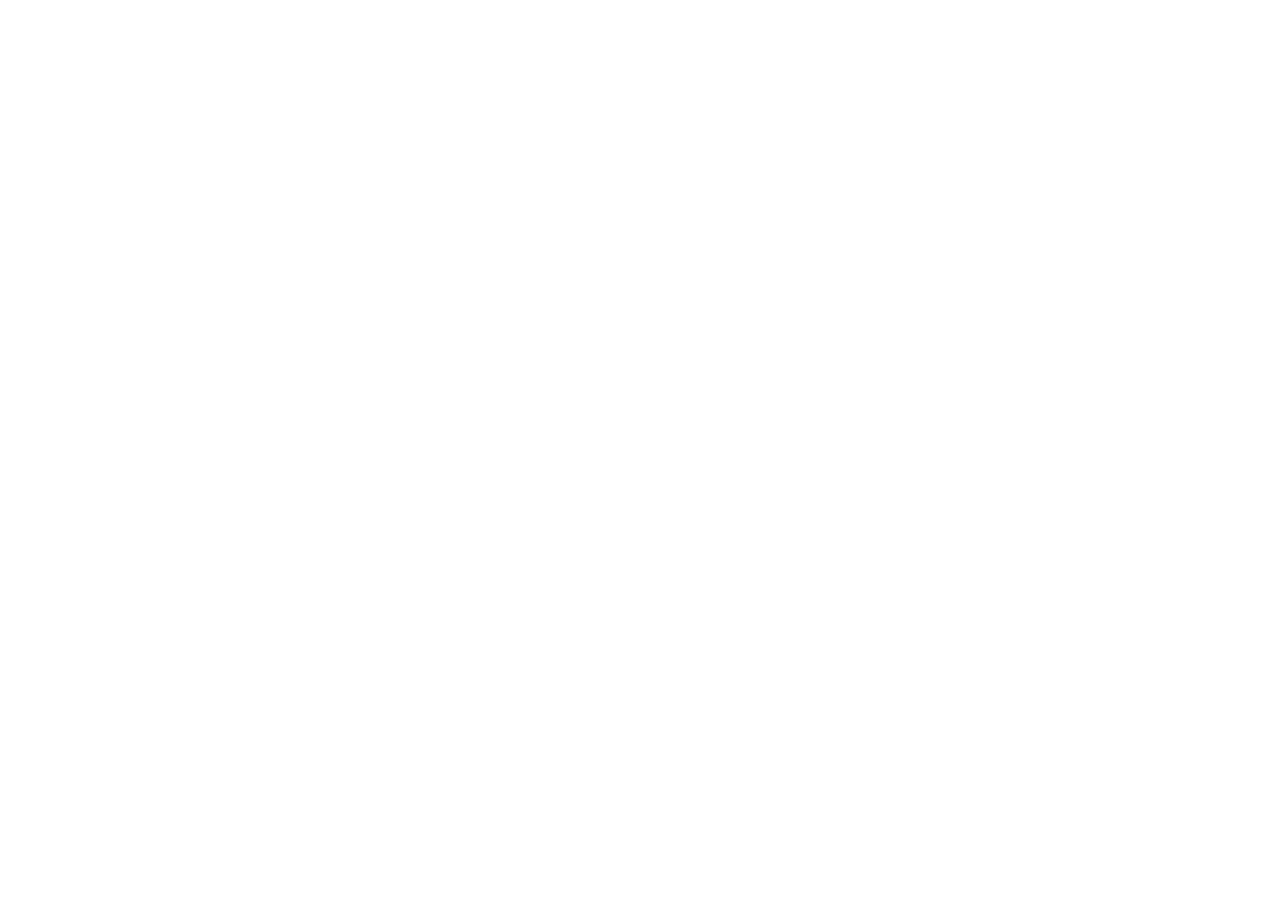
==== index.html @ 9c6fb35c "完成了" ====
<!DOCTYPE html>
<html lang="en">
  <head>
    <meta charset="UTF-8" />
    <meta http-equiv="X-UA-Compatible" content="IE=edge" />
    <meta name="viewport" content="width=device-width, initial-scale=1.0" />
    <title>Document</title>
  </head>
  <body></body>
</html>
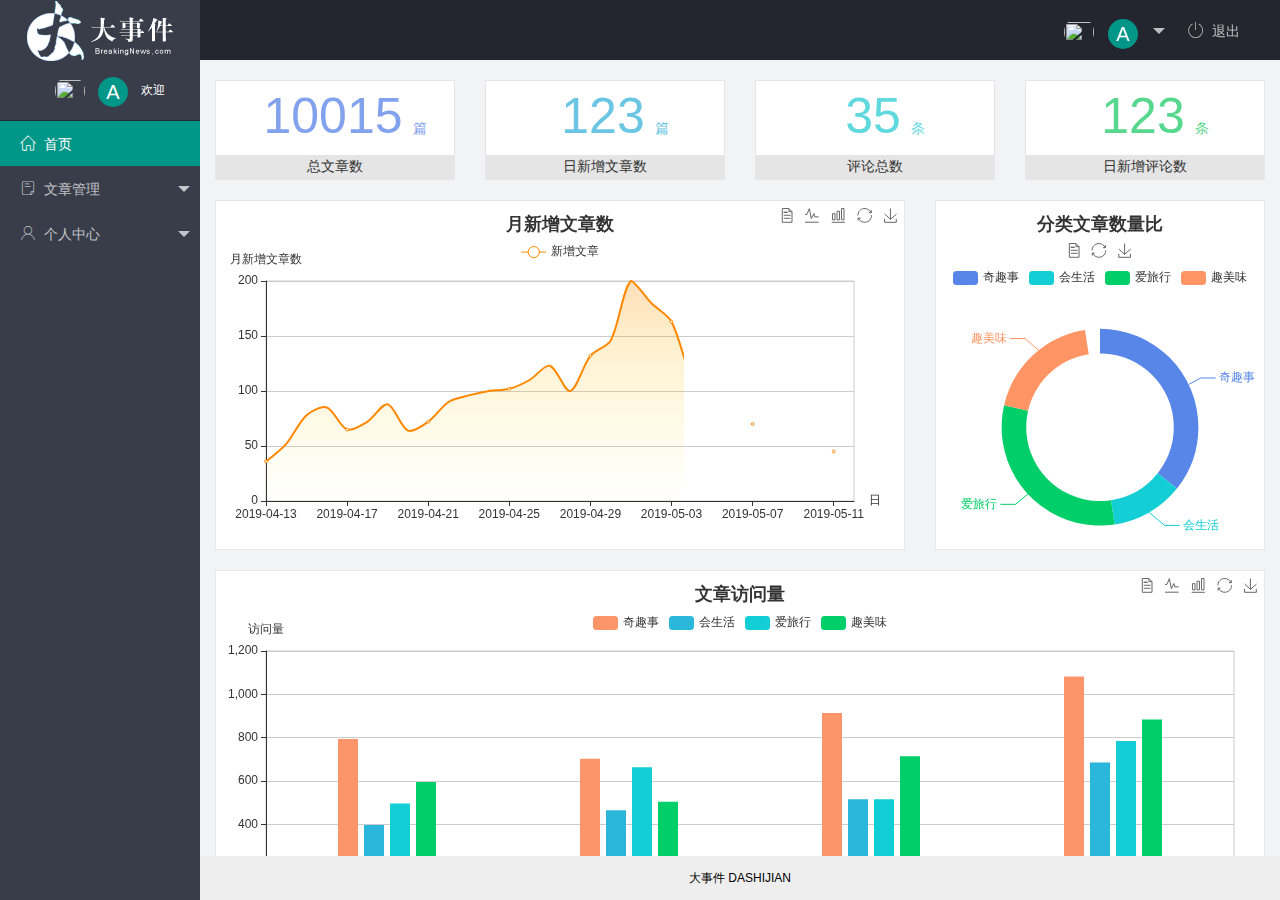
==== commit 8f93b7bb: "完成了主页功能的开发" ====
--- a/index.html
+++ b/index.html
@@ -4,7 +4,130 @@
     <meta charset="UTF-8" />
     <meta http-equiv="X-UA-Compatible" content="IE=edge" />
     <meta name="viewport" content="width=device-width, initial-scale=1.0" />
-    <title>Document</title>
+    <title>后台主页</title>
+    <!-- 导入LayUI css -->
+    <link rel="stylesheet" href="assets/lib/layui/css/layui.css" />
+    <!-- 导入字体图标 css  -->
+    <link rel="stylesheet" href="assets/fonts/iconfont.css" />
+    <!-- 导入index css  -->
+    <link rel="stylesheet" href="assets/css/index.css" />
   </head>
-  <body></body>
+
+  <body>
+    <div class="layui-layout layui-layout-admin">
+      <div class="layui-header">
+        <div class="layui-logo layui-hide-xs layui-bg-black">
+          <img src="assets/images/logo.png" alt="" />
+        </div>
+        <!-- 头部区域（可配合layui 已有的水平导航） -->
+        <ul class="layui-nav layui-layout-right">
+          <li class="layui-nav-item layui-hide layui-show-md-inline-block">
+            <a href="javascript:;">
+              <img
+                src="//tva1.sinaimg.cn/crop.0.0.118.118.180/5db11ff4gw1e77d3nqrv8j203b03cweg.jpg"
+                class="layui-nav-img"
+              />
+              <span class="text-avatar">A</span>
+            </a>
+            <dl class="layui-nav-child">
+              <dd><a href="javascrpit:;">基本资料</a></dd>
+              <dd><a href="javascrpit:;">更换头像</a></dd>
+              <dd><a href="javascrpit:;">重置密码</a></dd>
+            </dl>
+          </li>
+          <li class="layui-nav-item">
+            <a href="javascript:;" id="btnLoginOut">
+              <span class="iconfont icon-tuichu"></span>退出
+            </a>
+          </li>
+        </ul>
+      </div>
+
+      <div class="layui-side layui-bg-black">
+        <div class="layui-side-scroll">
+          <div class="userinfo">
+            <img
+              src="//tva1.sinaimg.cn/crop.0.0.118.118.180/5db11ff4gw1e77d3nqrv8j203b03cweg.jpg"
+              class="layui-nav-img"
+            />
+            <span class="text-avatar">A</span>
+            <span id="welcome">欢迎</span>
+          </div>
+          <!-- 左侧导航区域（可配合layui已有的垂直导航） -->
+          <ul class="layui-nav layui-nav-tree" lay-shrink="all">
+            <!-- 首页 -->
+            <li class="layui-nav-item layui-this">
+              <a href="./home/dashboard.html " target="fm"
+                ><span class="iconfont icon-home"></span>首页</a
+              >
+            </li>
+            <!-- 文章管理 -->
+            <li class="layui-nav-item">
+              <a class="" href="javascript:;"
+                ><span class="iconfont icon-16"></span>文章管理</a
+              >
+              <dl class="layui-nav-child">
+                <dd>
+                  <a href="javascript:;"
+                    ><i class="layui-icon layui-icon-app"></i> 文章类别</a
+                  >
+                </dd>
+                <dd>
+                  <a href="javascript:;"
+                    ><i class="layui-icon layui-icon-app"></i>文章列表</a
+                  >
+                </dd>
+                <dd>
+                  <a href="javascript:;"
+                    ><i class="layui-icon layui-icon-app"></i>发布文章</a
+                  >
+                </dd>
+              </dl>
+            </li>
+            <!-- 个人中心  -->
+            <li class="layui-nav-item">
+              <a href="javascript:;"
+                ><span class="iconfont icon-user"></span>个人中心</a
+              >
+              <dl class="layui-nav-child">
+                <dd>
+                  <a href="javascript:;"
+                    ><i class="layui-icon layui-icon-app"></i>基本资料</a
+                  >
+                </dd>
+                <dd>
+                  <a href="javascript:;"
+                    ><i class="layui-icon layui-icon-app"></i>更换头像</a
+                  >
+                </dd>
+                <dd>
+                  <a href="javascript:;"
+                    ><i class="layui-icon layui-icon-app"></i>重置密码</a
+                  >
+                </dd>
+              </dl>
+            </li>
+          </ul>
+        </div>
+      </div>
+
+      <div class="layui-body">
+        <!-- 内容主体区域 -->
+        <iframe name="fm" src="./home/dashboard.html" frameborder="0"></iframe>
+      </div>
+
+      <div class="layui-footer">
+        <!-- 底部固定区域 -->
+        大事件 DASHIJIAN
+      </div>
+    </div>
+   <!-- 导入layui js文件  -->
+   <script src="assets/lib/layui/layui.all.js"></script>
+   <!-- 导入 jquery 文件 -->
+   <script src="assets/lib/jquery.js"></script>
+   <!-- 导入封装的baseAPI js文件  -->
+   <script src="assets/js/baseAPI.js"></script>
+   <!-- 导入index js文件 -->
+   <script src="assets/js/index.js"></script>
+  </body>
 </html>
--- a/assets/lib/layui/css/layui.css
+++ b/assets/lib/layui/css/layui.css
@@ -0,0 +1,4629 @@
+/** layui-v2.5.5 MIT License By https://www.layui.com */
+.layui-inline,
+img {
+  display: inline-block;
+  vertical-align: middle;
+}
+h1,
+h2,
+h3,
+h4,
+h5,
+h6 {
+  font-weight: 400;
+}
+.layui-edge,
+.layui-header,
+.layui-inline,
+.layui-main {
+  position: relative;
+}
+.layui-body,
+.layui-edge,
+.layui-elip {
+  overflow: hidden;
+}
+.layui-btn,
+.layui-edge,
+.layui-inline,
+img {
+  vertical-align: middle;
+}
+.layui-btn,
+.layui-disabled,
+.layui-icon,
+.layui-unselect {
+  -moz-user-select: none;
+  -webkit-user-select: none;
+  -ms-user-select: none;
+}
+.layui-elip,
+.layui-form-checkbox span,
+.layui-form-pane .layui-form-label {
+  text-overflow: ellipsis;
+  white-space: nowrap;
+}
+.layui-breadcrumb,
+.layui-tree-btnGroup {
+  visibility: hidden;
+}
+blockquote,
+body,
+button,
+dd,
+div,
+dl,
+dt,
+form,
+h1,
+h2,
+h3,
+h4,
+h5,
+h6,
+input,
+li,
+ol,
+p,
+pre,
+td,
+textarea,
+th,
+ul {
+  margin: 0;
+  padding: 0;
+  -webkit-tap-highlight-color: rgba(0, 0, 0, 0);
+}
+a:active,
+a:hover {
+  outline: 0;
+}
+img {
+  border: none;
+}
+li {
+  list-style: none;
+}
+table {
+  border-collapse: collapse;
+  border-spacing: 0;
+}
+h4,
+h5,
+h6 {
+  font-size: 100%;
+}
+button,
+input,
+optgroup,
+option,
+select,
+textarea {
+  font-family: inherit;
+  font-size: inherit;
+  font-style: inherit;
+  font-weight: inherit;
+  outline: 0;
+}
+pre {
+  white-space: pre-wrap;
+  white-space: -moz-pre-wrap;
+  white-space: -pre-wrap;
+  white-space: -o-pre-wrap;
+  word-wrap: break-word;
+}
+body {
+  line-height: 24px;
+  font: 14px Helvetica Neue, Helvetica, PingFang SC, Tahoma, Arial, sans-serif;
+}
+hr {
+  height: 1px;
+  margin: 10px 0;
+  border: 0;
+  clear: both;
+}
+a {
+  color: #333;
+  text-decoration: none;
+}
+a:hover {
+  color: #777;
+}
+a cite {
+  font-style: normal;
+  *cursor: pointer;
+}
+.layui-border-box,
+.layui-border-box * {
+  box-sizing: border-box;
+}
+.layui-box,
+.layui-box * {
+  box-sizing: content-box;
+}
+.layui-clear {
+  clear: both;
+  *zoom: 1;
+}
+.layui-clear:after {
+  content: "\20";
+  clear: both;
+  *zoom: 1;
+  display: block;
+  height: 0;
+}
+.layui-inline {
+  *display: inline;
+  *zoom: 1;
+}
+.layui-edge {
+  display: inline-block;
+  width: 0;
+  height: 0;
+  border-width: 6px;
+  border-style: dashed;
+  border-color: transparent;
+}
+.layui-edge-top {
+  top: -4px;
+  border-bottom-color: #999;
+  border-bottom-style: solid;
+}
+.layui-edge-right {
+  border-left-color: #999;
+  border-left-style: solid;
+}
+.layui-edge-bottom {
+  top: 2px;
+  border-top-color: #999;
+  border-top-style: solid;
+}
+.layui-edge-left {
+  border-right-color: #999;
+  border-right-style: solid;
+}
+.layui-disabled,
+.layui-disabled:hover {
+  color: #d2d2d2 !important;
+  cursor: not-allowed !important;
+}
+.layui-circle {
+  border-radius: 100%;
+}
+.layui-show {
+  display: block !important;
+}
+.layui-hide {
+  display: none !important;
+}
+@font-face {
+  font-family: layui-icon;
+  src: url(../font/iconfont.eot?v=250);
+  src: url(../font/iconfont.eot?v=250#iefix) format("embedded-opentype"),
+    url(../font/iconfont.woff2?v=250) format("woff2"),
+    url(../font/iconfont.woff?v=250) format("woff"),
+    url(../font/iconfont.ttf?v=250) format("truetype"),
+    url(../font/iconfont.svg?v=250#layui-icon) format("svg");
+}
+.layui-icon {
+  font-family: layui-icon !important;
+  font-size: 16px;
+  font-style: normal;
+  -webkit-font-smoothing: antialiased;
+  -moz-osx-font-smoothing: grayscale;
+}
+.layui-icon-reply-fill:before {
+  content: "\e611";
+}
+.layui-icon-set-fill:before {
+  content: "\e614";
+}
+.layui-icon-menu-fill:before {
+  content: "\e60f";
+}
+.layui-icon-search:before {
+  content: "\e615";
+}
+.layui-icon-share:before {
+  content: "\e641";
+}
+.layui-icon-set-sm:before {
+  content: "\e620";
+}
+.layui-icon-engine:before {
+  content: "\e628";
+}
+.layui-icon-close:before {
+  content: "\1006";
+}
+.layui-icon-close-fill:before {
+  content: "\1007";
+}
+.layui-icon-chart-screen:before {
+  content: "\e629";
+}
+.layui-icon-star:before {
+  content: "\e600";
+}
+.layui-icon-circle-dot:before {
+  content: "\e617";
+}
+.layui-icon-chat:before {
+  content: "\e606";
+}
+.layui-icon-release:before {
+  content: "\e609";
+}
+.layui-icon-list:before {
+  content: "\e60a";
+}
+.layui-icon-chart:before {
+  content: "\e62c";
+}
+.layui-icon-ok-circle:before {
+  content: "\1005";
+}
+.layui-icon-layim-theme:before {
+  content: "\e61b";
+}
+.layui-icon-table:before {
+  content: "\e62d";
+}
+.layui-icon-right:before {
+  content: "\e602";
+}
+.layui-icon-left:before {
+  content: "\e603";
+}
+.layui-icon-cart-simple:before {
+  content: "\e698";
+}
+.layui-icon-face-cry:before {
+  content: "\e69c";
+}
+.layui-icon-face-smile:before {
+  content: "\e6af";
+}
+.layui-icon-survey:before {
+  content: "\e6b2";
+}
+.layui-icon-tree:before {
+  content: "\e62e";
+}
+.layui-icon-upload-circle:before {
+  content: "\e62f";
+}
+.layui-icon-add-circle:before {
+  content: "\e61f";
+}
+.layui-icon-download-circle:before {
+  content: "\e601";
+}
+.layui-icon-templeate-1:before {
+  content: "\e630";
+}
+.layui-icon-util:before {
+  content: "\e631";
+}
+.layui-icon-face-surprised:before {
+  content: "\e664";
+}
+.layui-icon-edit:before {
+  content: "\e642";
+}
+.layui-icon-speaker:before {
+  content: "\e645";
+}
+.layui-icon-down:before {
+  content: "\e61a";
+}
+.layui-icon-file:before {
+  content: "\e621";
+}
+.layui-icon-layouts:before {
+  content: "\e632";
+}
+.layui-icon-rate-half:before {
+  content: "\e6c9";
+}
+.layui-icon-add-circle-fine:before {
+  content: "\e608";
+}
+.layui-icon-prev-circle:before {
+  content: "\e633";
+}
+.layui-icon-read:before {
+  content: "\e705";
+}
+.layui-icon-404:before {
+  content: "\e61c";
+}
+.layui-icon-carousel:before {
+  content: "\e634";
+}
+.layui-icon-help:before {
+  content: "\e607";
+}
+.layui-icon-code-circle:before {
+  content: "\e635";
+}
+.layui-icon-water:before {
+  content: "\e636";
+}
+.layui-icon-username:before {
+  content: "\e66f";
+}
+.layui-icon-find-fill:before {
+  content: "\e670";
+}
+.layui-icon-about:before {
+  content: "\e60b";
+}
+.layui-icon-location:before {
+  content: "\e715";
+}
+.layui-icon-up:before {
+  content: "\e619";
+}
+.layui-icon-pause:before {
+  content: "\e651";
+}
+.layui-icon-date:before {
+  content: "\e637";
+}
+.layui-icon-layim-uploadfile:before {
+  content: "\e61d";
+}
+.layui-icon-delete:before {
+  content: "\e640";
+}
+.layui-icon-play:before {
+  content: "\e652";
+}
+.layui-icon-top:before {
+  content: "\e604";
+}
+.layui-icon-friends:before {
+  content: "\e612";
+}
+.layui-icon-refresh-3:before {
+  content: "\e9aa";
+}
+.layui-icon-ok:before {
+  content: "\e605";
+}
+.layui-icon-layer:before {
+  content: "\e638";
+}
+.layui-icon-face-smile-fine:before {
+  content: "\e60c";
+}
+.layui-icon-dollar:before {
+  content: "\e659";
+}
+.layui-icon-group:before {
+  content: "\e613";
+}
+.layui-icon-layim-download:before {
+  content: "\e61e";
+}
+.layui-icon-picture-fine:before {
+  content: "\e60d";
+}
+.layui-icon-link:before {
+  content: "\e64c";
+}
+.layui-icon-diamond:before {
+  content: "\e735";
+}
+.layui-icon-log:before {
+  content: "\e60e";
+}
+.layui-icon-rate-solid:before {
+  content: "\e67a";
+}
+.layui-icon-fonts-del:before {
+  content: "\e64f";
+}
+.layui-icon-unlink:before {
+  content: "\e64d";
+}
+.layui-icon-fonts-clear:before {
+  content: "\e639";
+}
+.layui-icon-triangle-r:before {
+  content: "\e623";
+}
+.layui-icon-circle:before {
+  content: "\e63f";
+}
+.layui-icon-radio:before {
+  content: "\e643";
+}
+.layui-icon-align-center:before {
+  content: "\e647";
+}
+.layui-icon-align-right:before {
+  content: "\e648";
+}
+.layui-icon-align-left:before {
+  content: "\e649";
+}
+.layui-icon-loading-1:before {
+  content: "\e63e";
+}
+.layui-icon-return:before {
+  content: "\e65c";
+}
+.layui-icon-fonts-strong:before {
+  content: "\e62b";
+}
+.layui-icon-upload:before {
+  content: "\e67c";
+}
+.layui-icon-dialogue:before {
+  content: "\e63a";
+}
+.layui-icon-video:before {
+  content: "\e6ed";
+}
+.layui-icon-headset:before {
+  content: "\e6fc";
+}
+.layui-icon-cellphone-fine:before {
+  content: "\e63b";
+}
+.layui-icon-add-1:before {
+  content: "\e654";
+}
+.layui-icon-face-smile-b:before {
+  content: "\e650";
+}
+.layui-icon-fonts-html:before {
+  content: "\e64b";
+}
+.layui-icon-form:before {
+  content: "\e63c";
+}
+.layui-icon-cart:before {
+  content: "\e657";
+}
+.layui-icon-camera-fill:before {
+  content: "\e65d";
+}
+.layui-icon-tabs:before {
+  content: "\e62a";
+}
+.layui-icon-fonts-code:before {
+  content: "\e64e";
+}
+.layui-icon-fire:before {
+  content: "\e756";
+}
+.layui-icon-set:before {
+  content: "\e716";
+}
+.layui-icon-fonts-u:before {
+  content: "\e646";
+}
+.layui-icon-triangle-d:before {
+  content: "\e625";
+}
+.layui-icon-tips:before {
+  content: "\e702";
+}
+.layui-icon-picture:before {
+  content: "\e64a";
+}
+.layui-icon-more-vertical:before {
+  content: "\e671";
+}
+.layui-icon-flag:before {
+  content: "\e66c";
+}
+.layui-icon-loading:before {
+  content: "\e63d";
+}
+.layui-icon-fonts-i:before {
+  content: "\e644";
+}
+.layui-icon-refresh-1:before {
+  content: "\e666";
+}
+.layui-icon-rmb:before {
+  content: "\e65e";
+}
+.layui-icon-home:before {
+  content: "\e68e";
+}
+.layui-icon-user:before {
+  content: "\e770";
+}
+.layui-icon-notice:before {
+  content: "\e667";
+}
+.layui-icon-login-weibo:before {
+  content: "\e675";
+}
+.layui-icon-voice:before {
+  content: "\e688";
+}
+.layui-icon-upload-drag:before {
+  content: "\e681";
+}
+.layui-icon-login-qq:before {
+  content: "\e676";
+}
+.layui-icon-snowflake:before {
+  content: "\e6b1";
+}
+.layui-icon-file-b:before {
+  content: "\e655";
+}
+.layui-icon-template:before {
+  content: "\e663";
+}
+.layui-icon-auz:before {
+  content: "\e672";
+}
+.layui-icon-console:before {
+  content: "\e665";
+}
+.layui-icon-app:before {
+  content: "\e653";
+}
+.layui-icon-prev:before {
+  content: "\e65a";
+}
+.layui-icon-website:before {
+  content: "\e7ae";
+}
+.layui-icon-next:before {
+  content: "\e65b";
+}
+.layui-icon-component:before {
+  content: "\e857";
+}
+.layui-icon-more:before {
+  content: "\e65f";
+}
+.layui-icon-login-wechat:before {
+  content: "\e677";
+}
+.layui-icon-shrink-right:before {
+  content: "\e668";
+}
+.layui-icon-spread-left:before {
+  content: "\e66b";
+}
+.layui-icon-camera:before {
+  content: "\e660";
+}
+.layui-icon-note:before {
+  content: "\e66e";
+}
+.layui-icon-refresh:before {
+  content: "\e669";
+}
+.layui-icon-female:before {
+  content: "\e661";
+}
+.layui-icon-male:before {
+  content: "\e662";
+}
+.layui-icon-password:before {
+  content: "\e673";
+}
+.layui-icon-senior:before {
+  content: "\e674";
+}
+.layui-icon-theme:before {
+  content: "\e66a";
+}
+.layui-icon-tread:before {
+  content: "\e6c5";
+}
+.layui-icon-praise:before {
+  content: "\e6c6";
+}
+.layui-icon-star-fill:before {
+  content: "\e658";
+}
+.layui-icon-rate:before {
+  content: "\e67b";
+}
+.layui-icon-template-1:before {
+  content: "\e656";
+}
+.layui-icon-vercode:before {
+  content: "\e679";
+}
+.layui-icon-cellphone:before {
+  content: "\e678";
+}
+.layui-icon-screen-full:before {
+  content: "\e622";
+}
+.layui-icon-screen-restore:before {
+  content: "\e758";
+}
+.layui-icon-cols:before {
+  content: "\e610";
+}
+.layui-icon-export:before {
+  content: "\e67d";
+}
+.layui-icon-print:before {
+  content: "\e66d";
+}
+.layui-icon-slider:before {
+  content: "\e714";
+}
+.layui-icon-addition:before {
+  content: "\e624";
+}
+.layui-icon-subtraction:before {
+  content: "\e67e";
+}
+.layui-icon-service:before {
+  content: "\e626";
+}
+.layui-icon-transfer:before {
+  content: "\e691";
+}
+.layui-main {
+  width: 1140px;
+  margin: 0 auto;
+}
+.layui-header {
+  z-index: 1000;
+  height: 60px;
+}
+.layui-header a:hover {
+  transition: all 0.5s;
+  -webkit-transition: all 0.5s;
+}
+.layui-side {
+  position: fixed;
+  left: 0;
+  top: 0;
+  bottom: 0;
+  z-index: 999;
+  width: 200px;
+  overflow-x: hidden;
+}
+.layui-side-scroll {
+  position: relative;
+  width: 220px;
+  height: 100%;
+  overflow-x: hidden;
+}
+.layui-body {
+  position: absolute;
+  left: 200px;
+  right: 0;
+  top: 0;
+  bottom: 0;
+  z-index: 998;
+  width: auto;
+  overflow-y: auto;
+  box-sizing: border-box;
+}
+.layui-layout-body {
+  overflow: hidden;
+}
+.layui-layout-admin .layui-header {
+  background-color: #23262e;
+}
+.layui-layout-admin .layui-side {
+  top: 60px;
+  width: 200px;
+  overflow-x: hidden;
+}
+.layui-layout-admin .layui-body {
+  position: fixed;
+  top: 60px;
+  bottom: 44px;
+}
+.layui-layout-admin .layui-main {
+  width: auto;
+  margin: 0 15px;
+}
+.layui-layout-admin .layui-footer {
+  position: fixed;
+  left: 200px;
+  right: 0;
+  bottom: 0;
+  height: 44px;
+  line-height: 44px;
+  padding: 0 15px;
+  background-color: #eee;
+}
+.layui-layout-admin .layui-logo {
+  position: absolute;
+  left: 0;
+  top: 0;
+  width: 200px;
+  height: 100%;
+  line-height: 60px;
+  text-align: center;
+  color: #009688;
+  font-size: 16px;
+}
+.layui-layout-admin .layui-header .layui-nav {
+  background: 0 0;
+}
+.layui-layout-left {
+  position: absolute !important;
+  left: 200px;
+  top: 0;
+}
+.layui-layout-right {
+  position: absolute !important;
+  right: 0;
+  top: 0;
+}
+.layui-container {
+  position: relative;
+  margin: 0 auto;
+  padding: 0 15px;
+  box-sizing: border-box;
+}
+.layui-fluid {
+  position: relative;
+  margin: 0 auto;
+  padding: 0 15px;
+}
+.layui-row:after,
+.layui-row:before {
+  content: "";
+  display: block;
+  clear: both;
+}
+.layui-col-lg1,
+.layui-col-lg10,
+.layui-col-lg11,
+.layui-col-lg12,
+.layui-col-lg2,
+.layui-col-lg3,
+.layui-col-lg4,
+.layui-col-lg5,
+.layui-col-lg6,
+.layui-col-lg7,
+.layui-col-lg8,
+.layui-col-lg9,
+.layui-col-md1,
+.layui-col-md10,
+.layui-col-md11,
+.layui-col-md12,
+.layui-col-md2,
+.layui-col-md3,
+.layui-col-md4,
+.layui-col-md5,
+.layui-col-md6,
+.layui-col-md7,
+.layui-col-md8,
+.layui-col-md9,
+.layui-col-sm1,
+.layui-col-sm10,
+.layui-col-sm11,
+.layui-col-sm12,
+.layui-col-sm2,
+.layui-col-sm3,
+.layui-col-sm4,
+.layui-col-sm5,
+.layui-col-sm6,
+.layui-col-sm7,
+.layui-col-sm8,
+.layui-col-sm9,
+.layui-col-xs1,
+.layui-col-xs10,
+.layui-col-xs11,
+.layui-col-xs12,
+.layui-col-xs2,
+.layui-col-xs3,
+.layui-col-xs4,
+.layui-col-xs5,
+.layui-col-xs6,
+.layui-col-xs7,
+.layui-col-xs8,
+.layui-col-xs9 {
+  position: relative;
+  display: block;
+  box-sizing: border-box;
+}
+.layui-col-xs1,
+.layui-col-xs10,
+.layui-col-xs11,
+.layui-col-xs12,
+.layui-col-xs2,
+.layui-col-xs3,
+.layui-col-xs4,
+.layui-col-xs5,
+.layui-col-xs6,
+.layui-col-xs7,
+.layui-col-xs8,
+.layui-col-xs9 {
+  float: left;
+}
+.layui-col-xs1 {
+  width: 8.33333333%;
+}
+.layui-col-xs2 {
+  width: 16.66666667%;
+}
+.layui-col-xs3 {
+  width: 25%;
+}
+.layui-col-xs4 {
+  width: 33.33333333%;
+}
+.layui-col-xs5 {
+  width: 41.66666667%;
+}
+.layui-col-xs6 {
+  width: 50%;
+}
+.layui-col-xs7 {
+  width: 58.33333333%;
+}
+.layui-col-xs8 {
+  width: 66.66666667%;
+}
+.layui-col-xs9 {
+  width: 75%;
+}
+.layui-col-xs10 {
+  width: 83.33333333%;
+}
+.layui-col-xs11 {
+  width: 91.66666667%;
+}
+.layui-col-xs12 {
+  width: 100%;
+}
+.layui-col-xs-offset1 {
+  margin-left: 8.33333333%;
+}
+.layui-col-xs-offset2 {
+  margin-left: 16.66666667%;
+}
+.layui-col-xs-offset3 {
+  margin-left: 25%;
+}
+.layui-col-xs-offset4 {
+  margin-left: 33.33333333%;
+}
+.layui-col-xs-offset5 {
+  margin-left: 41.66666667%;
+}
+.layui-col-xs-offset6 {
+  margin-left: 50%;
+}
+.layui-col-xs-offset7 {
+  margin-left: 58.33333333%;
+}
+.layui-col-xs-offset8 {
+  margin-left: 66.66666667%;
+}
+.layui-col-xs-offset9 {
+  margin-left: 75%;
+}
+.layui-col-xs-offset10 {
+  margin-left: 83.33333333%;
+}
+.layui-col-xs-offset11 {
+  margin-left: 91.66666667%;
+}
+.layui-col-xs-offset12 {
+  margin-left: 100%;
+}
+@media screen and (max-width: 768px) {
+  .layui-hide-xs {
+    display: none !important;
+  }
+  .layui-show-xs-block {
+    display: block !important;
+  }
+  .layui-show-xs-inline {
+    display: inline !important;
+  }
+  .layui-show-xs-inline-block {
+    display: inline-block !important;
+  }
+}
+@media screen and (min-width: 768px) {
+  .layui-container {
+    width: 750px;
+  }
+  .layui-hide-sm {
+    display: none !important;
+  }
+  .layui-show-sm-block {
+    display: block !important;
+  }
+  .layui-show-sm-inline {
+    display: inline !important;
+  }
+  .layui-show-sm-inline-block {
+    display: inline-block !important;
+  }
+  .layui-col-sm1,
+  .layui-col-sm10,
+  .layui-col-sm11,
+  .layui-col-sm12,
+  .layui-col-sm2,
+  .layui-col-sm3,
+  .layui-col-sm4,
+  .layui-col-sm5,
+  .layui-col-sm6,
+  .layui-col-sm7,
+  .layui-col-sm8,
+  .layui-col-sm9 {
+    float: left;
+  }
+  .layui-col-sm1 {
+    width: 8.33333333%;
+  }
+  .layui-col-sm2 {
+    width: 16.66666667%;
+  }
+  .layui-col-sm3 {
+    width: 25%;
+  }
+  .layui-col-sm4 {
+    width: 33.33333333%;
+  }
+  .layui-col-sm5 {
+    width: 41.66666667%;
+  }
+  .layui-col-sm6 {
+    width: 50%;
+  }
+  .layui-col-sm7 {
+    width: 58.33333333%;
+  }
+  .layui-col-sm8 {
+    width: 66.66666667%;
+  }
+  .layui-col-sm9 {
+    width: 75%;
+  }
+  .layui-col-sm10 {
+    width: 83.33333333%;
+  }
+  .layui-col-sm11 {
+    width: 91.66666667%;
+  }
+  .layui-col-sm12 {
+    width: 100%;
+  }
+  .layui-col-sm-offset1 {
+    margin-left: 8.33333333%;
+  }
+  .layui-col-sm-offset2 {
+    margin-left: 16.66666667%;
+  }
+  .layui-col-sm-offset3 {
+    margin-left: 25%;
+  }
+  .layui-col-sm-offset4 {
+    margin-left: 33.33333333%;
+  }
+  .layui-col-sm-offset5 {
+    margin-left: 41.66666667%;
+  }
+  .layui-col-sm-offset6 {
+    margin-left: 50%;
+  }
+  .layui-col-sm-offset7 {
+    margin-left: 58.33333333%;
+  }
+  .layui-col-sm-offset8 {
+    margin-left: 66.66666667%;
+  }
+  .layui-col-sm-offset9 {
+    margin-left: 75%;
+  }
+  .layui-col-sm-offset10 {
+    margin-left: 83.33333333%;
+  }
+  .layui-col-sm-offset11 {
+    margin-left: 91.66666667%;
+  }
+  .layui-col-sm-offset12 {
+    margin-left: 100%;
+  }
+}
+@media screen and (min-width: 992px) {
+  .layui-container {
+    width: 970px;
+  }
+  .layui-hide-md {
+    display: none !important;
+  }
+  .layui-show-md-block {
+    display: block !important;
+  }
+  .layui-show-md-inline {
+    display: inline !important;
+  }
+  .layui-show-md-inline-block {
+    display: inline-block !important;
+  }
+  .layui-col-md1,
+  .layui-col-md10,
+  .layui-col-md11,
+  .layui-col-md12,
+  .layui-col-md2,
+  .layui-col-md3,
+  .layui-col-md4,
+  .layui-col-md5,
+  .layui-col-md6,
+  .layui-col-md7,
+  .layui-col-md8,
+  .layui-col-md9 {
+    float: left;
+  }
+  .layui-col-md1 {
+    width: 8.33333333%;
+  }
+  .layui-col-md2 {
+    width: 16.66666667%;
+  }
+  .layui-col-md3 {
+    width: 25%;
+  }
+  .layui-col-md4 {
+    width: 33.33333333%;
+  }
+  .layui-col-md5 {
+    width: 41.66666667%;
+  }
+  .layui-col-md6 {
+    width: 50%;
+  }
+  .layui-col-md7 {
+    width: 58.33333333%;
+  }
+  .layui-col-md8 {
+    width: 66.66666667%;
+  }
+  .layui-col-md9 {
+    width: 75%;
+  }
+  .layui-col-md10 {
+    width: 83.33333333%;
+  }
+  .layui-col-md11 {
+    width: 91.66666667%;
+  }
+  .layui-col-md12 {
+    width: 100%;
+  }
+  .layui-col-md-offset1 {
+    margin-left: 8.33333333%;
+  }
+  .layui-col-md-offset2 {
+    margin-left: 16.66666667%;
+  }
+  .layui-col-md-offset3 {
+    margin-left: 25%;
+  }
+  .layui-col-md-offset4 {
+    margin-left: 33.33333333%;
+  }
+  .layui-col-md-offset5 {
+    margin-left: 41.66666667%;
+  }
+  .layui-col-md-offset6 {
+    margin-left: 50%;
+  }
+  .layui-col-md-offset7 {
+    margin-left: 58.33333333%;
+  }
+  .layui-col-md-offset8 {
+    margin-left: 66.66666667%;
+  }
+  .layui-col-md-offset9 {
+    margin-left: 75%;
+  }
+  .layui-col-md-offset10 {
+    margin-left: 83.33333333%;
+  }
+  .layui-col-md-offset11 {
+    margin-left: 91.66666667%;
+  }
+  .layui-col-md-offset12 {
+    margin-left: 100%;
+  }
+}
+@media screen and (min-width: 1200px) {
+  .layui-container {
+    width: 1170px;
+  }
+  .layui-hide-lg {
+    display: none !important;
+  }
+  .layui-show-lg-block {
+    display: block !important;
+  }
+  .layui-show-lg-inline {
+    display: inline !important;
+  }
+  .layui-show-lg-inline-block {
+    display: inline-block !important;
+  }
+  .layui-col-lg1,
+  .layui-col-lg10,
+  .layui-col-lg11,
+  .layui-col-lg12,
+  .layui-col-lg2,
+  .layui-col-lg3,
+  .layui-col-lg4,
+  .layui-col-lg5,
+  .layui-col-lg6,
+  .layui-col-lg7,
+  .layui-col-lg8,
+  .layui-col-lg9 {
+    float: left;
+  }
+  .layui-col-lg1 {
+    width: 8.33333333%;
+  }
+  .layui-col-lg2 {
+    width: 16.66666667%;
+  }
+  .layui-col-lg3 {
+    width: 25%;
+  }
+  .layui-col-lg4 {
+    width: 33.33333333%;
+  }
+  .layui-col-lg5 {
+    width: 41.66666667%;
+  }
+  .layui-col-lg6 {
+    width: 50%;
+  }
+  .layui-col-lg7 {
+    width: 58.33333333%;
+  }
+  .layui-col-lg8 {
+    width: 66.66666667%;
+  }
+  .layui-col-lg9 {
+    width: 75%;
+  }
+  .layui-col-lg10 {
+    width: 83.33333333%;
+  }
+  .layui-col-lg11 {
+    width: 91.66666667%;
+  }
+  .layui-col-lg12 {
+    width: 100%;
+  }
+  .layui-col-lg-offset1 {
+    margin-left: 8.33333333%;
+  }
+  .layui-col-lg-offset2 {
+    margin-left: 16.66666667%;
+  }
+  .layui-col-lg-offset3 {
+    margin-left: 25%;
+  }
+  .layui-col-lg-offset4 {
+    margin-left: 33.33333333%;
+  }
+  .layui-col-lg-offset5 {
+    margin-left: 41.66666667%;
+  }
+  .layui-col-lg-offset6 {
+    margin-left: 50%;
+  }
+  .layui-col-lg-offset7 {
+    margin-left: 58.33333333%;
+  }
+  .layui-col-lg-offset8 {
+    margin-left: 66.66666667%;
+  }
+  .layui-col-lg-offset9 {
+    margin-left: 75%;
+  }
+  .layui-col-lg-offset10 {
+    margin-left: 83.33333333%;
+  }
+  .layui-col-lg-offset11 {
+    margin-left: 91.66666667%;
+  }
+  .layui-col-lg-offset12 {
+    margin-left: 100%;
+  }
+}
+.layui-col-space1 {
+  margin: -0.5px;
+}
+.layui-col-space1 > * {
+  padding: 0.5px;
+}
+.layui-col-space3 {
+  margin: -1.5px;
+}
+.layui-col-space3 > * {
+  padding: 1.5px;
+}
+.layui-col-space5 {
+  margin: -2.5px;
+}
+.layui-col-space5 > * {
+  padding: 2.5px;
+}
+.layui-col-space8 {
+  margin: -3.5px;
+}
+.layui-col-space8 > * {
+  padding: 3.5px;
+}
+.layui-col-space10 {
+  margin: -5px;
+}
+.layui-col-space10 > * {
+  padding: 5px;
+}
+.layui-col-space12 {
+  margin: -6px;
+}
+.layui-col-space12 > * {
+  padding: 6px;
+}
+.layui-col-space15 {
+  margin: -7.5px;
+}
+.layui-col-space15 > * {
+  padding: 7.5px;
+}
+.layui-col-space18 {
+  margin: -9px;
+}
+.layui-col-space18 > * {
+  padding: 9px;
+}
+.layui-col-space20 {
+  margin: -10px;
+}
+.layui-col-space20 > * {
+  padding: 10px;
+}
+.layui-col-space22 {
+  margin: -11px;
+}
+.layui-col-space22 > * {
+  padding: 11px;
+}
+.layui-col-space25 {
+  margin: -12.5px;
+}
+.layui-col-space25 > * {
+  padding: 12.5px;
+}
+.layui-col-space30 {
+  margin: -15px;
+}
+.layui-col-space30 > * {
+  padding: 15px;
+}
+.layui-btn,
+.layui-input,
+.layui-select,
+.layui-textarea,
+.layui-upload-button {
+  outline: 0;
+  -webkit-appearance: none;
+  transition: all 0.3s;
+  -webkit-transition: all 0.3s;
+  box-sizing: border-box;
+}
+.layui-elem-quote {
+  margin-bottom: 10px;
+  padding: 15px;
+  line-height: 22px;
+  border-left: 5px solid #009688;
+  border-radius: 0 2px 2px 0;
+  background-color: #f2f2f2;
+}
+.layui-quote-nm {
+  border-style: solid;
+  border-width: 1px 1px 1px 5px;
+  background: 0 0;
+}
+.layui-elem-field {
+  margin-bottom: 10px;
+  padding: 0;
+  border-width: 1px;
+  border-style: solid;
+}
+.layui-elem-field legend {
+  margin-left: 20px;
+  padding: 0 10px;
+  font-size: 20px;
+  font-weight: 300;
+}
+.layui-field-title {
+  margin: 10px 0 20px;
+  border-width: 1px 0 0;
+}
+.layui-field-box {
+  padding: 10px 15px;
+}
+.layui-field-title .layui-field-box {
+  padding: 10px 0;
+}
+.layui-progress {
+  position: relative;
+  height: 6px;
+  border-radius: 20px;
+  background-color: #e2e2e2;
+}
+.layui-progress-bar {
+  position: absolute;
+  left: 0;
+  top: 0;
+  width: 0;
+  max-width: 100%;
+  height: 6px;
+  border-radius: 20px;
+  text-align: right;
+  background-color: #5fb878;
+  transition: all 0.3s;
+  -webkit-transition: all 0.3s;
+}
+.layui-progress-big,
+.layui-progress-big .layui-progress-bar {
+  height: 18px;
+  line-height: 18px;
+}
+.layui-progress-text {
+  position: relative;
+  top: -20px;
+  line-height: 18px;
+  font-size: 12px;
+  color: #666;
+}
+.layui-progress-big .layui-progress-text {
+  position: static;
+  padding: 0 10px;
+  color: #fff;
+}
+.layui-collapse {
+  border-width: 1px;
+  border-style: solid;
+  border-radius: 2px;
+}
+.layui-colla-content,
+.layui-colla-item {
+  border-top-width: 1px;
+  border-top-style: solid;
+}
+.layui-colla-item:first-child {
+  border-top: none;
+}
+.layui-colla-title {
+  position: relative;
+  height: 42px;
+  line-height: 42px;
+  padding: 0 15px 0 35px;
+  color: #333;
+  background-color: #f2f2f2;
+  cursor: pointer;
+  font-size: 14px;
+  overflow: hidden;
+}
+.layui-colla-content {
+  display: none;
+  padding: 10px 15px;
+  line-height: 22px;
+  color: #666;
+}
+.layui-colla-icon {
+  position: absolute;
+  left: 15px;
+  top: 0;
+  font-size: 14px;
+}
+.layui-card {
+  margin-bottom: 15px;
+  border-radius: 2px;
+  background-color: #fff;
+  box-shadow: 0 1px 2px 0 rgba(0, 0, 0, 0.05);
+}
+.layui-card:last-child {
+  margin-bottom: 0;
+}
+.layui-card-header {
+  position: relative;
+  height: 42px;
+  line-height: 42px;
+  padding: 0 15px;
+  border-bottom: 1px solid #f6f6f6;
+  color: #333;
+  border-radius: 2px 2px 0 0;
+  font-size: 14px;
+}
+.layui-bg-black,
+.layui-bg-blue,
+.layui-bg-cyan,
+.layui-bg-green,
+.layui-bg-orange,
+.layui-bg-red {
+  color: #fff !important;
+}
+.layui-card-body {
+  position: relative;
+  padding: 10px 15px;
+  line-height: 24px;
+}
+.layui-card-body[pad15] {
+  padding: 15px;
+}
+.layui-card-body[pad20] {
+  padding: 20px;
+}
+.layui-card-body .layui-table {
+  margin: 5px 0;
+}
+.layui-card .layui-tab {
+  margin: 0;
+}
+.layui-panel-window {
+  position: relative;
+  padding: 15px;
+  border-radius: 0;
+  border-top: 5px solid #e6e6e6;
+  background-color: #fff;
+}
+.layui-auxiliar-moving {
+  position: fixed;
+  left: 0;
+  right: 0;
+  top: 0;
+  bottom: 0;
+  width: 100%;
+  height: 100%;
+  background: 0 0;
+  z-index: 9999999999;
+}
+.layui-form-label,
+.layui-form-mid,
+.layui-form-select,
+.layui-input-block,
+.layui-input-inline,
+.layui-textarea {
+  position: relative;
+}
+.layui-bg-red {
+  background-color: #ff5722 !important;
+}
+.layui-bg-orange {
+  background-color: #ffb800 !important;
+}
+.layui-bg-green {
+  background-color: #009688 !important;
+}
+.layui-bg-cyan {
+  background-color: #2f4056 !important;
+}
+.layui-bg-blue {
+  background-color: #1e9fff !important;
+}
+.layui-bg-black {
+  background-color: #393d49 !important;
+}
+.layui-bg-gray {
+  background-color: #eee !important;
+  color: #666 !important;
+}
+.layui-badge-rim,
+.layui-colla-content,
+.layui-colla-item,
+.layui-collapse,
+.layui-elem-field,
+.layui-form-pane .layui-form-item[pane],
+.layui-form-pane .layui-form-label,
+.layui-input,
+.layui-layedit,
+.layui-layedit-tool,
+.layui-quote-nm,
+.layui-select,
+.layui-tab-bar,
+.layui-tab-card,
+.layui-tab-title,
+.layui-tab-title .layui-this:after,
+.layui-textarea {
+  border-color: #e6e6e6;
+}
+.layui-timeline-item:before,
+hr {
+  background-color: #e6e6e6;
+}
+.layui-text {
+  line-height: 22px;
+  font-size: 14px;
+  color: #666;
+}
+.layui-text h1,
+.layui-text h2,
+.layui-text h3 {
+  font-weight: 500;
+  color: #333;
+}
+.layui-text h1 {
+  font-size: 30px;
+}
+.layui-text h2 {
+  font-size: 24px;
+}
+.layui-text h3 {
+  font-size: 18px;
+}
+.layui-text a:not(.layui-btn) {
+  color: #01aaed;
+}
+.layui-text a:not(.layui-btn):hover {
+  text-decoration: underline;
+}
+.layui-text ul {
+  padding: 5px 0 5px 15px;
+}
+.layui-text ul li {
+  margin-top: 5px;
+  list-style-type: disc;
+}
+.layui-text em,
+.layui-word-aux {
+  color: #999 !important;
+  padding: 0 5px !important;
+}
+.layui-btn {
+  display: inline-block;
+  height: 38px;
+  line-height: 38px;
+  padding: 0 18px;
+  background-color: #009688;
+  color: #fff;
+  white-space: nowrap;
+  text-align: center;
+  font-size: 14px;
+  border: none;
+  border-radius: 2px;
+  cursor: pointer;
+}
+.layui-btn:hover {
+  opacity: 0.8;
+  filter: alpha(opacity=80);
+  color: #fff;
+}
+.layui-btn:active {
+  opacity: 1;
+  filter: alpha(opacity=100);
+}
+.layui-btn + .layui-btn {
+  margin-left: 10px;
+}
+.layui-btn-container {
+  font-size: 0;
+}
+.layui-btn-container .layui-btn {
+  margin-right: 10px;
+  margin-bottom: 10px;
+}
+.layui-btn-container .layui-btn + .layui-btn {
+  margin-left: 0;
+}
+.layui-table .layui-btn-container .layui-btn {
+  margin-bottom: 9px;
+}
+.layui-btn-radius {
+  border-radius: 100px;
+}
+.layui-btn .layui-icon {
+  margin-right: 3px;
+  font-size: 18px;
+  vertical-align: bottom;
+  vertical-align: middle\9;
+}
+.layui-btn-primary {
+  border: 1px solid #c9c9c9;
+  background-color: #fff;
+  color: #555;
+}
+.layui-btn-primary:hover {
+  border-color: #009688;
+  color: #333;
+}
+.layui-btn-normal {
+  background-color: #1e9fff;
+}
+.layui-btn-warm {
+  background-color: #ffb800;
+}
+.layui-btn-danger {
+  background-color: #ff5722;
+}
+.layui-btn-checked {
+  background-color: #5fb878;
+}
+.layui-btn-disabled,
+.layui-btn-disabled:active,
+.layui-btn-disabled:hover {
+  border: 1px solid #e6e6e6;
+  background-color: #fbfbfb;
+  color: #c9c9c9;
+  cursor: not-allowed;
+  opacity: 1;
+}
+.layui-btn-lg {
+  height: 44px;
+  line-height: 44px;
+  padding: 0 25px;
+  font-size: 16px;
+}
+.layui-btn-sm {
+  height: 30px;
+  line-height: 30px;
+  padding: 0 10px;
+  font-size: 12px;
+}
+.layui-btn-sm i {
+  font-size: 16px !important;
+}
+.layui-btn-xs {
+  height: 22px;
+  line-height: 22px;
+  padding: 0 5px;
+  font-size: 12px;
+}
+.layui-btn-xs i {
+  font-size: 14px !important;
+}
+.layui-btn-group {
+  display: inline-block;
+  vertical-align: middle;
+  font-size: 0;
+}
+.layui-btn-group .layui-btn {
+  margin-left: 0 !important;
+  margin-right: 0 !important;
+  border-left: 1px solid rgba(255, 255, 255, 0.5);
+  border-radius: 0;
+}
+.layui-btn-group .layui-btn-primary {
+  border-left: none;
+}
+.layui-btn-group .layui-btn-primary:hover {
+  border-color: #c9c9c9;
+  color: #009688;
+}
+.layui-btn-group .layui-btn:first-child {
+  border-left: none;
+  border-radius: 2px 0 0 2px;
+}
+.layui-btn-group .layui-btn-primary:first-child {
+  border-left: 1px solid #c9c9c9;
+}
+.layui-btn-group .layui-btn:last-child {
+  border-radius: 0 2px 2px 0;
+}
+.layui-btn-group .layui-btn + .layui-btn {
+  margin-left: 0;
+}
+.layui-btn-group + .layui-btn-group {
+  margin-left: 10px;
+}
+.layui-btn-fluid {
+  width: 100%;
+}
+.layui-input,
+.layui-select,
+.layui-textarea {
+  height: 38px;
+  line-height: 1.3;
+  line-height: 38px\9;
+  border-width: 1px;
+  border-style: solid;
+  background-color: #fff;
+  border-radius: 2px;
+}
+.layui-input::-webkit-input-placeholder,
+.layui-select::-webkit-input-placeholder,
+.layui-textarea::-webkit-input-placeholder {
+  line-height: 1.3;
+}
+.layui-input,
+.layui-textarea {
+  display: block;
+  width: 100%;
+  padding-left: 10px;
+}
+.layui-input:hover,
+.layui-textarea:hover {
+  border-color: #d2d2d2 !important;
+}
+.layui-input:focus,
+.layui-textarea:focus {
+  border-color: #c9c9c9 !important;
+}
+.layui-textarea {
+  min-height: 100px;
+  height: auto;
+  line-height: 20px;
+  padding: 6px 10px;
+  resize: vertical;
+}
+.layui-select {
+  padding: 0 10px;
+}
+.layui-form input[type="checkbox"],
+.layui-form input[type="radio"],
+.layui-form select {
+  display: none;
+}
+.layui-form [lay-ignore] {
+  display: initial;
+}
+.layui-form-item {
+  margin-bottom: 15px;
+  clear: both;
+  *zoom: 1;
+}
+.layui-form-item:after {
+  content: "\20";
+  clear: both;
+  *zoom: 1;
+  display: block;
+  height: 0;
+}
+.layui-form-label {
+  float: left;
+  display: block;
+  padding: 9px 15px;
+  width: 80px;
+  font-weight: 400;
+  line-height: 20px;
+  text-align: right;
+}
+.layui-form-label-col {
+  display: block;
+  float: none;
+  padding: 9px 0;
+  line-height: 20px;
+  text-align: left;
+}
+.layui-form-item .layui-inline {
+  margin-bottom: 5px;
+  margin-right: 10px;
+}
+.layui-input-block {
+  margin-left: 110px;
+  min-height: 36px;
+}
+.layui-input-inline {
+  display: inline-block;
+  vertical-align: middle;
+}
+.layui-form-item .layui-input-inline {
+  float: left;
+  width: 190px;
+  margin-right: 10px;
+}
+.layui-form-text .layui-input-inline {
+  width: auto;
+}
+.layui-form-mid {
+  float: left;
+  display: block;
+  padding: 9px 0 !important;
+  line-height: 20px;
+  margin-right: 10px;
+}
+.layui-form-danger + .layui-form-select .layui-input,
+.layui-form-danger:focus {
+  border-color: #ff5722 !important;
+}
+.layui-form-select .layui-input {
+  padding-right: 30px;
+  cursor: pointer;
+}
+.layui-form-select .layui-edge {
+  position: absolute;
+  right: 10px;
+  top: 50%;
+  margin-top: -3px;
+  cursor: pointer;
+  border-width: 6px;
+  border-top-color: #c2c2c2;
+  border-top-style: solid;
+  transition: all 0.3s;
+  -webkit-transition: all 0.3s;
+}
+.layui-form-select dl {
+  display: none;
+  position: absolute;
+  left: 0;
+  top: 42px;
+  padding: 5px 0;
+  z-index: 899;
+  min-width: 100%;
+  border: 1px solid #d2d2d2;
+  max-height: 300px;
+  overflow-y: auto;
+  background-color: #fff;
+  border-radius: 2px;
+  box-shadow: 0 2px 4px rgba(0, 0, 0, 0.12);
+  box-sizing: border-box;
+}
+.layui-form-select dl dd,
+.layui-form-select dl dt {
+  padding: 0 10px;
+  line-height: 36px;
+  white-space: nowrap;
+  overflow: hidden;
+  text-overflow: ellipsis;
+}
+.layui-form-select dl dt {
+  font-size: 12px;
+  color: #999;
+}
+.layui-form-select dl dd {
+  cursor: pointer;
+}
+.layui-form-select dl dd:hover {
+  background-color: #f2f2f2;
+  -webkit-transition: 0.5s all;
+  transition: 0.5s all;
+}
+.layui-form-select .layui-select-group dd {
+  padding-left: 20px;
+}
+.layui-form-select dl dd.layui-select-tips {
+  padding-left: 10px !important;
+  color: #999;
+}
+.layui-form-select dl dd.layui-this {
+  background-color: #5fb878;
+  color: #fff;
+}
+.layui-form-checkbox,
+.layui-form-select dl dd.layui-disabled {
+  background-color: #fff;
+}
+.layui-form-selected dl {
+  display: block;
+}
+.layui-form-checkbox,
+.layui-form-checkbox *,
+.layui-form-switch {
+  display: inline-block;
+  vertical-align: middle;
+}
+.layui-form-selected .layui-edge {
+  margin-top: -9px;
+  -webkit-transform: rotate(180deg);
+  transform: rotate(180deg);
+  margin-top: -3px\9;
+}
+:root .layui-form-selected .layui-edge {
+  margin-top: -9px\0 / IE9;
+}
+.layui-form-selectup dl {
+  top: auto;
+  bottom: 42px;
+}
+.layui-select-none {
+  margin: 5px 0;
+  text-align: center;
+  color: #999;
+}
+.layui-select-disabled .layui-disabled {
+  border-color: #eee !important;
+}
+.layui-select-disabled .layui-edge {
+  border-top-color: #d2d2d2;
+}
+.layui-form-checkbox {
+  position: relative;
+  height: 30px;
+  line-height: 30px;
+  margin-right: 10px;
+  padding-right: 30px;
+  cursor: pointer;
+  font-size: 0;
+  -webkit-transition: 0.1s linear;
+  transition: 0.1s linear;
+  box-sizing: border-box;
+}
+.layui-form-checkbox span {
+  padding: 0 10px;
+  height: 100%;
+  font-size: 14px;
+  border-radius: 2px 0 0 2px;
+  background-color: #d2d2d2;
+  color: #fff;
+  overflow: hidden;
+}
+.layui-form-checkbox:hover span {
+  background-color: #c2c2c2;
+}
+.layui-form-checkbox i {
+  position: absolute;
+  right: 0;
+  top: 0;
+  width: 30px;
+  height: 28px;
+  border: 1px solid #d2d2d2;
+  border-left: none;
+  border-radius: 0 2px 2px 0;
+  color: #fff;
+  font-size: 20px;
+  text-align: center;
+}
+.layui-form-checkbox:hover i {
+  border-color: #c2c2c2;
+  color: #c2c2c2;
+}
+.layui-form-checked,
+.layui-form-checked:hover {
+  border-color: #5fb878;
+}
+.layui-form-checked span,
+.layui-form-checked:hover span {
+  background-color: #5fb878;
+}
+.layui-form-checked i,
+.layui-form-checked:hover i {
+  color: #5fb878;
+}
+.layui-form-item .layui-form-checkbox {
+  margin-top: 4px;
+}
+.layui-form-checkbox[lay-skin="primary"] {
+  height: auto !important;
+  line-height: normal !important;
+  min-width: 18px;
+  min-height: 18px;
+  border: none !important;
+  margin-right: 0;
+  padding-left: 28px;
+  padding-right: 0;
+  background: 0 0;
+}
+.layui-form-checkbox[lay-skin="primary"] span {
+  padding-left: 0;
+  padding-right: 15px;
+  line-height: 18px;
+  background: 0 0;
+  color: #666;
+}
+.layui-form-checkbox[lay-skin="primary"] i {
+  right: auto;
+  left: 0;
+  width: 16px;
+  height: 16px;
+  line-height: 16px;
+  border: 1px solid #d2d2d2;
+  font-size: 12px;
+  border-radius: 2px;
+  background-color: #fff;
+  -webkit-transition: 0.1s linear;
+  transition: 0.1s linear;
+}
+.layui-form-checkbox[lay-skin="primary"]:hover i {
+  border-color: #5fb878;
+  color: #fff;
+}
+.layui-form-checked[lay-skin="primary"] i {
+  border-color: #5fb878 !important;
+  background-color: #5fb878;
+  color: #fff;
+}
+.layui-checkbox-disbaled[lay-skin="primary"] span {
+  background: 0 0 !important;
+  color: #c2c2c2;
+}
+.layui-checkbox-disbaled[lay-skin="primary"]:hover i {
+  border-color: #d2d2d2;
+}
+.layui-form-item .layui-form-checkbox[lay-skin="primary"] {
+  margin-top: 10px;
+}
+.layui-form-switch {
+  position: relative;
+  height: 22px;
+  line-height: 22px;
+  min-width: 35px;
+  padding: 0 5px;
+  margin-top: 8px;
+  border: 1px solid #d2d2d2;
+  border-radius: 20px;
+  cursor: pointer;
+  background-color: #fff;
+  -webkit-transition: 0.1s linear;
+  transition: 0.1s linear;
+}
+.layui-form-switch i {
+  position: absolute;
+  left: 5px;
+  top: 3px;
+  width: 16px;
+  height: 16px;
+  border-radius: 20px;
+  background-color: #d2d2d2;
+  -webkit-transition: 0.1s linear;
+  transition: 0.1s linear;
+}
+.layui-form-switch em {
+  position: relative;
+  top: 0;
+  width: 25px;
+  margin-left: 21px;
+  padding: 0 !important;
+  text-align: center !important;
+  color: #999 !important;
+  font-style: normal !important;
+  font-size: 12px;
+}
+.layui-form-onswitch {
+  border-color: #5fb878;
+  background-color: #5fb878;
+}
+.layui-checkbox-disbaled,
+.layui-checkbox-disbaled i {
+  border-color: #e2e2e2 !important;
+}
+.layui-form-onswitch i {
+  left: 100%;
+  margin-left: -21px;
+  background-color: #fff;
+}
+.layui-form-onswitch em {
+  margin-left: 5px;
+  margin-right: 21px;
+  color: #fff !important;
+}
+.layui-checkbox-disbaled span {
+  background-color: #e2e2e2 !important;
+}
+.layui-checkbox-disbaled:hover i {
+  color: #fff !important;
+}
+[lay-radio] {
+  display: none;
+}
+.layui-form-radio,
+.layui-form-radio * {
+  display: inline-block;
+  vertical-align: middle;
+}
+.layui-form-radio {
+  line-height: 28px;
+  margin: 6px 10px 0 0;
+  padding-right: 10px;
+  cursor: pointer;
+  font-size: 0;
+}
+.layui-form-radio * {
+  font-size: 14px;
+}
+.layui-form-radio > i {
+  margin-right: 8px;
+  font-size: 22px;
+  color: #c2c2c2;
+}
+.layui-form-radio > i:hover,
+.layui-form-radioed > i {
+  color: #5fb878;
+}
+.layui-radio-disbaled > i {
+  color: #e2e2e2 !important;
+}
+.layui-form-pane .layui-form-label {
+  width: 110px;
+  padding: 8px 15px;
+  height: 38px;
+  line-height: 20px;
+  border-width: 1px;
+  border-style: solid;
+  border-radius: 2px 0 0 2px;
+  text-align: center;
+  background-color: #fbfbfb;
+  overflow: hidden;
+  box-sizing: border-box;
+}
+.layui-form-pane .layui-input-inline {
+  margin-left: -1px;
+}
+.layui-form-pane .layui-input-block {
+  margin-left: 110px;
+  left: -1px;
+}
+.layui-form-pane .layui-input {
+  border-radius: 0 2px 2px 0;
+}
+.layui-form-pane .layui-form-text .layui-form-label {
+  float: none;
+  width: 100%;
+  border-radius: 2px;
+  box-sizing: border-box;
+  text-align: left;
+}
+.layui-form-pane .layui-form-text .layui-input-inline {
+  display: block;
+  margin: 0;
+  top: -1px;
+  clear: both;
+}
+.layui-form-pane .layui-form-text .layui-input-block {
+  margin: 0;
+  left: 0;
+  top: -1px;
+}
+.layui-form-pane .layui-form-text .layui-textarea {
+  min-height: 100px;
+  border-radius: 0 0 2px 2px;
+}
+.layui-form-pane .layui-form-checkbox {
+  margin: 4px 0 4px 10px;
+}
+.layui-form-pane .layui-form-radio,
+.layui-form-pane .layui-form-switch {
+  margin-top: 6px;
+  margin-left: 10px;
+}
+.layui-form-pane .layui-form-item[pane] {
+  position: relative;
+  border-width: 1px;
+  border-style: solid;
+}
+.layui-form-pane .layui-form-item[pane] .layui-form-label {
+  position: absolute;
+  left: 0;
+  top: 0;
+  height: 100%;
+  border-width: 0 1px 0 0;
+}
+.layui-form-pane .layui-form-item[pane] .layui-input-inline {
+  margin-left: 110px;
+}
+@media screen and (max-width: 450px) {
+  .layui-form-item .layui-form-label {
+    text-overflow: ellipsis;
+    overflow: hidden;
+    white-space: nowrap;
+  }
+  .layui-form-item .layui-inline {
+    display: block;
+    margin-right: 0;
+    margin-bottom: 20px;
+    clear: both;
+  }
+  .layui-form-item .layui-inline:after {
+    content: "\20";
+    clear: both;
+    display: block;
+    height: 0;
+  }
+  .layui-form-item .layui-input-inline {
+    display: block;
+    float: none;
+    left: -3px;
+    width: auto;
+    margin: 0 0 10px 112px;
+  }
+  .layui-form-item .layui-input-inline + .layui-form-mid {
+    margin-left: 110px;
+    top: -5px;
+    padding: 0;
+  }
+  .layui-form-item .layui-form-checkbox {
+    margin-right: 5px;
+    margin-bottom: 5px;
+  }
+}
+.layui-layedit {
+  border-width: 1px;
+  border-style: solid;
+  border-radius: 2px;
+}
+.layui-layedit-tool {
+  padding: 3px 5px;
+  border-bottom-width: 1px;
+  border-bottom-style: solid;
+  font-size: 0;
+}
+.layedit-tool-fixed {
+  position: fixed;
+  top: 0;
+  border-top: 1px solid #e2e2e2;
+}
+.layui-layedit-tool .layedit-tool-mid,
+.layui-layedit-tool .layui-icon {
+  display: inline-block;
+  vertical-align: middle;
+  text-align: center;
+  font-size: 14px;
+}
+.layui-layedit-tool .layui-icon {
+  position: relative;
+  width: 32px;
+  height: 30px;
+  line-height: 30px;
+  margin: 3px 5px;
+  color: #777;
+  cursor: pointer;
+  border-radius: 2px;
+}
+.layui-layedit-tool .layui-icon:hover {
+  color: #393d49;
+}
+.layui-layedit-tool .layui-icon:active {
+  color: #000;
+}
+.layui-layedit-tool .layedit-tool-active {
+  background-color: #e2e2e2;
+  color: #000;
+}
+.layui-layedit-tool .layui-disabled,
+.layui-layedit-tool .layui-disabled:hover {
+  color: #d2d2d2;
+  cursor: not-allowed;
+}
+.layui-layedit-tool .layedit-tool-mid {
+  width: 1px;
+  height: 18px;
+  margin: 0 10px;
+  background-color: #d2d2d2;
+}
+.layedit-tool-html {
+  width: 50px !important;
+  font-size: 30px !important;
+}
+.layedit-tool-b,
+.layedit-tool-code,
+.layedit-tool-help {
+  font-size: 16px !important;
+}
+.layedit-tool-d,
+.layedit-tool-face,
+.layedit-tool-image,
+.layedit-tool-unlink {
+  font-size: 18px !important;
+}
+.layedit-tool-image input {
+  position: absolute;
+  font-size: 0;
+  left: 0;
+  top: 0;
+  width: 100%;
+  height: 100%;
+  opacity: 0.01;
+  filter: Alpha(opacity=1);
+  cursor: pointer;
+}
+.layui-layedit-iframe iframe {
+  display: block;
+  width: 100%;
+}
+#LAY_layedit_code {
+  overflow: hidden;
+}
+.layui-laypage {
+  display: inline-block;
+  *display: inline;
+  *zoom: 1;
+  vertical-align: middle;
+  margin: 10px 0;
+  font-size: 0;
+}
+.layui-laypage > a:first-child,
+.layui-laypage > a:first-child em {
+  border-radius: 2px 0 0 2px;
+}
+.layui-laypage > a:last-child,
+.layui-laypage > a:last-child em {
+  border-radius: 0 2px 2px 0;
+}
+.layui-laypage > :first-child {
+  margin-left: 0 !important;
+}
+.layui-laypage > :last-child {
+  margin-right: 0 !important;
+}
+.layui-laypage a,
+.layui-laypage button,
+.layui-laypage input,
+.layui-laypage select,
+.layui-laypage span {
+  border: 1px solid #e2e2e2;
+}
+.layui-laypage a,
+.layui-laypage span {
+  display: inline-block;
+  *display: inline;
+  *zoom: 1;
+  vertical-align: middle;
+  padding: 0 15px;
+  height: 28px;
+  line-height: 28px;
+  margin: 0 -1px 5px 0;
+  background-color: #fff;
+  color: #333;
+  font-size: 12px;
+}
+.layui-flow-more a *,
+.layui-laypage input,
+.layui-table-view select[lay-ignore] {
+  display: inline-block;
+}
+.layui-laypage a:hover {
+  color: #009688;
+}
+.layui-laypage em {
+  font-style: normal;
+}
+.layui-laypage .layui-laypage-spr {
+  color: #999;
+  font-weight: 700;
+}
+.layui-laypage a {
+  text-decoration: none;
+}
+.layui-laypage .layui-laypage-curr {
+  position: relative;
+}
+.layui-laypage .layui-laypage-curr em {
+  position: relative;
+  color: #fff;
+}
+.layui-laypage .layui-laypage-curr .layui-laypage-em {
+  position: absolute;
+  left: -1px;
+  top: -1px;
+  padding: 1px;
+  width: 100%;
+  height: 100%;
+  background-color: #009688;
+}
+.layui-laypage-em {
+  border-radius: 2px;
+}
+.layui-laypage-next em,
+.layui-laypage-prev em {
+  font-family: Sim sun;
+  font-size: 16px;
+}
+.layui-laypage .layui-laypage-count,
+.layui-laypage .layui-laypage-limits,
+.layui-laypage .layui-laypage-refresh,
+.layui-laypage .layui-laypage-skip {
+  margin-left: 10px;
+  margin-right: 10px;
+  padding: 0;
+  border: none;
+}
+.layui-laypage .layui-laypage-limits,
+.layui-laypage .layui-laypage-refresh {
+  vertical-align: top;
+}
+.layui-laypage .layui-laypage-refresh i {
+  font-size: 18px;
+  cursor: pointer;
+}
+.layui-laypage select {
+  height: 22px;
+  padding: 3px;
+  border-radius: 2px;
+  cursor: pointer;
+}
+.layui-laypage .layui-laypage-skip {
+  height: 30px;
+  line-height: 30px;
+  color: #999;
+}
+.layui-laypage button,
+.layui-laypage input {
+  height: 30px;
+  line-height: 30px;
+  border-radius: 2px;
+  vertical-align: top;
+  background-color: #fff;
+  box-sizing: border-box;
+}
+.layui-laypage input {
+  width: 40px;
+  margin: 0 10px;
+  padding: 0 3px;
+  text-align: center;
+}
+.layui-laypage input:focus,
+.layui-laypage select:focus {
+  border-color: #009688 !important;
+}
+.layui-laypage button {
+  margin-left: 10px;
+  padding: 0 10px;
+  cursor: pointer;
+}
+.layui-table,
+.layui-table-view {
+  margin: 10px 0;
+}
+.layui-flow-more {
+  margin: 10px 0;
+  text-align: center;
+  color: #999;
+  font-size: 14px;
+}
+.layui-flow-more a {
+  height: 32px;
+  line-height: 32px;
+}
+.layui-flow-more a * {
+  vertical-align: top;
+}
+.layui-flow-more a cite {
+  padding: 0 20px;
+  border-radius: 3px;
+  background-color: #eee;
+  color: #333;
+  font-style: normal;
+}
+.layui-flow-more a cite:hover {
+  opacity: 0.8;
+}
+.layui-flow-more a i {
+  font-size: 30px;
+  color: #737383;
+}
+.layui-table {
+  width: 100%;
+  background-color: #fff;
+  color: #666;
+}
+.layui-table tr {
+  transition: all 0.3s;
+  -webkit-transition: all 0.3s;
+}
+.layui-table th {
+  text-align: left;
+  font-weight: 400;
+}
+.layui-table tbody tr:hover,
+.layui-table thead tr,
+.layui-table-click,
+.layui-table-header,
+.layui-table-hover,
+.layui-table-mend,
+.layui-table-patch,
+.layui-table-tool,
+.layui-table-total,
+.layui-table-total tr,
+.layui-table[lay-even] tr:nth-child(even) {
+  background-color: #f2f2f2;
+}
+.layui-table td,
+.layui-table th,
+.layui-table-col-set,
+.layui-table-fixed-r,
+.layui-table-grid-down,
+.layui-table-header,
+.layui-table-page,
+.layui-table-tips-main,
+.layui-table-tool,
+.layui-table-total,
+.layui-table-view,
+.layui-table[lay-skin="line"],
+.layui-table[lay-skin="row"] {
+  border-width: 1px;
+  border-style: solid;
+  border-color: #e6e6e6;
+}
+.layui-table td,
+.layui-table th {
+  position: relative;
+  padding: 9px 15px;
+  min-height: 20px;
+  line-height: 20px;
+  font-size: 14px;
+}
+.layui-table[lay-skin="line"] td,
+.layui-table[lay-skin="line"] th {
+  border-width: 0 0 1px;
+}
+.layui-table[lay-skin="row"] td,
+.layui-table[lay-skin="row"] th {
+  border-width: 0 1px 0 0;
+}
+.layui-table[lay-skin="nob"] td,
+.layui-table[lay-skin="nob"] th {
+  border: none;
+}
+.layui-table img {
+  max-width: 100px;
+}
+.layui-table[lay-size="lg"] td,
+.layui-table[lay-size="lg"] th {
+  padding: 15px 30px;
+}
+.layui-table-view .layui-table[lay-size="lg"] .layui-table-cell {
+  height: 40px;
+  line-height: 40px;
+}
+.layui-table[lay-size="sm"] td,
+.layui-table[lay-size="sm"] th {
+  font-size: 12px;
+  padding: 5px 10px;
+}
+.layui-table-view .layui-table[lay-size="sm"] .layui-table-cell {
+  height: 20px;
+  line-height: 20px;
+}
+.layui-table[lay-data] {
+  display: none;
+}
+.layui-table-box {
+  position: relative;
+  overflow: hidden;
+}
+.layui-table-view .layui-table {
+  position: relative;
+  width: auto;
+  margin: 0;
+}
+.layui-table-view .layui-table[lay-skin="line"] {
+  border-width: 0 1px 0 0;
+}
+.layui-table-view .layui-table[lay-skin="row"] {
+  border-width: 0 0 1px;
+}
+.layui-table-view .layui-table td,
+.layui-table-view .layui-table th {
+  padding: 5px 0;
+  border-top: none;
+  border-left: none;
+}
+.layui-table-view .layui-table th.layui-unselect .layui-table-cell span {
+  cursor: pointer;
+}
+.layui-table-view .layui-table td {
+  cursor: default;
+}
+.layui-table-view .layui-table td[data-edit="text"] {
+  cursor: text;
+}
+.layui-table-view .layui-form-checkbox[lay-skin="primary"] i {
+  width: 18px;
+  height: 18px;
+}
+.layui-table-view .layui-form-radio {
+  line-height: 0;
+  padding: 0;
+}
+.layui-table-view .layui-form-radio > i {
+  margin: 0;
+  font-size: 20px;
+}
+.layui-table-init {
+  position: absolute;
+  left: 0;
+  top: 0;
+  width: 100%;
+  height: 100%;
+  text-align: center;
+  z-index: 110;
+}
+.layui-table-init .layui-icon {
+  position: absolute;
+  left: 50%;
+  top: 50%;
+  margin: -15px 0 0 -15px;
+  font-size: 30px;
+  color: #c2c2c2;
+}
+.layui-table-header {
+  border-width: 0 0 1px;
+  overflow: hidden;
+}
+.layui-table-header .layui-table {
+  margin-bottom: -1px;
+}
+.layui-table-tool .layui-inline[lay-event] {
+  position: relative;
+  width: 26px;
+  height: 26px;
+  padding: 5px;
+  line-height: 16px;
+  margin-right: 10px;
+  text-align: center;
+  color: #333;
+  border: 1px solid #ccc;
+  cursor: pointer;
+  -webkit-transition: 0.5s all;
+  transition: 0.5s all;
+}
+.layui-table-tool .layui-inline[lay-event]:hover {
+  border: 1px solid #999;
+}
+.layui-table-tool-temp {
+  padding-right: 120px;
+}
+.layui-table-tool-self {
+  position: absolute;
+  right: 17px;
+  top: 10px;
+}
+.layui-table-tool .layui-table-tool-self .layui-inline[lay-event] {
+  margin: 0 0 0 10px;
+}
+.layui-table-tool-panel {
+  position: absolute;
+  top: 29px;
+  left: -1px;
+  padding: 5px 0;
+  min-width: 150px;
+  min-height: 40px;
+  border: 1px solid #d2d2d2;
+  text-align: left;
+  overflow-y: auto;
+  background-color: #fff;
+  box-shadow: 0 2px 4px rgba(0, 0, 0, 0.12);
+}
+.layui-table-cell,
+.layui-table-tool-panel li {
+  overflow: hidden;
+  text-overflow: ellipsis;
+  white-space: nowrap;
+}
+.layui-table-tool-panel li {
+  padding: 0 10px;
+  line-height: 30px;
+  -webkit-transition: 0.5s all;
+  transition: 0.5s all;
+}
+.layui-table-tool-panel li .layui-form-checkbox[lay-skin="primary"] {
+  width: 100%;
+  padding-left: 28px;
+}
+.layui-table-tool-panel li:hover {
+  background-color: #f2f2f2;
+}
+.layui-table-tool-panel li .layui-form-checkbox[lay-skin="primary"] i {
+  position: absolute;
+  left: 0;
+  top: 0;
+}
+.layui-table-tool-panel li .layui-form-checkbox[lay-skin="primary"] span {
+  padding: 0;
+}
+.layui-table-tool .layui-table-tool-self .layui-table-tool-panel {
+  left: auto;
+  right: -1px;
+}
+.layui-table-col-set {
+  position: absolute;
+  right: 0;
+  top: 0;
+  width: 20px;
+  height: 100%;
+  border-width: 0 0 0 1px;
+  background-color: #fff;
+}
+.layui-table-sort {
+  width: 10px;
+  height: 20px;
+  margin-left: 5px;
+  cursor: pointer !important;
+}
+.layui-table-sort .layui-edge {
+  position: absolute;
+  left: 5px;
+  border-width: 5px;
+}
+.layui-table-sort .layui-table-sort-asc {
+  top: 3px;
+  border-top: none;
+  border-bottom-style: solid;
+  border-bottom-color: #b2b2b2;
+}
+.layui-table-sort .layui-table-sort-asc:hover {
+  border-bottom-color: #666;
+}
+.layui-table-sort .layui-table-sort-desc {
+  bottom: 5px;
+  border-bottom: none;
+  border-top-style: solid;
+  border-top-color: #b2b2b2;
+}
+.layui-table-sort .layui-table-sort-desc:hover {
+  border-top-color: #666;
+}
+.layui-table-sort[lay-sort="asc"] .layui-table-sort-asc {
+  border-bottom-color: #000;
+}
+.layui-table-sort[lay-sort="desc"] .layui-table-sort-desc {
+  border-top-color: #000;
+}
+.layui-table-cell {
+  height: 28px;
+  line-height: 28px;
+  padding: 0 15px;
+  position: relative;
+  box-sizing: border-box;
+}
+.layui-table-cell .layui-form-checkbox[lay-skin="primary"] {
+  top: -1px;
+  padding: 0;
+}
+.layui-table-cell .layui-table-link {
+  color: #01aaed;
+}
+.laytable-cell-checkbox,
+.laytable-cell-numbers,
+.laytable-cell-radio,
+.laytable-cell-space {
+  padding: 0;
+  text-align: center;
+}
+.layui-table-body {
+  position: relative;
+  overflow: auto;
+  margin-right: -1px;
+  margin-bottom: -1px;
+}
+.layui-table-body .layui-none {
+  line-height: 26px;
+  padding: 15px;
+  text-align: center;
+  color: #999;
+}
+.layui-table-fixed {
+  position: absolute;
+  left: 0;
+  top: 0;
+  z-index: 101;
+}
+.layui-table-fixed .layui-table-body {
+  overflow: hidden;
+}
+.layui-table-fixed-l {
+  box-shadow: 0 -1px 8px rgba(0, 0, 0, 0.08);
+}
+.layui-table-fixed-r {
+  left: auto;
+  right: -1px;
+  border-width: 0 0 0 1px;
+  box-shadow: -1px 0 8px rgba(0, 0, 0, 0.08);
+}
+.layui-table-fixed-r .layui-table-header {
+  position: relative;
+  overflow: visible;
+}
+.layui-table-mend {
+  position: absolute;
+  right: -49px;
+  top: 0;
+  height: 100%;
+  width: 50px;
+}
+.layui-table-tool {
+  position: relative;
+  z-index: 890;
+  width: 100%;
+  min-height: 50px;
+  line-height: 30px;
+  padding: 10px 15px;
+  border-width: 0 0 1px;
+}
+.layui-table-tool .layui-btn-container {
+  margin-bottom: -10px;
+}
+.layui-table-page,
+.layui-table-total {
+  border-width: 1px 0 0;
+  margin-bottom: -1px;
+  overflow: hidden;
+}
+.layui-table-page {
+  position: relative;
+  width: 100%;
+  padding: 7px 7px 0;
+  height: 41px;
+  font-size: 12px;
+  white-space: nowrap;
+}
+.layui-table-page > div {
+  height: 26px;
+}
+.layui-table-page .layui-laypage {
+  margin: 0;
+}
+.layui-table-page .layui-laypage a,
+.layui-table-page .layui-laypage span {
+  height: 26px;
+  line-height: 26px;
+  margin-bottom: 10px;
+  border: none;
+  background: 0 0;
+}
+.layui-table-page .layui-laypage a,
+.layui-table-page .layui-laypage span.layui-laypage-curr {
+  padding: 0 12px;
+}
+.layui-table-page .layui-laypage span {
+  margin-left: 0;
+  padding: 0;
+}
+.layui-table-page .layui-laypage .layui-laypage-prev {
+  margin-left: -7px !important;
+}
+.layui-table-page .layui-laypage .layui-laypage-curr .layui-laypage-em {
+  left: 0;
+  top: 0;
+  padding: 0;
+}
+.layui-table-page .layui-laypage button,
+.layui-table-page .layui-laypage input {
+  height: 26px;
+  line-height: 26px;
+}
+.layui-table-page .layui-laypage input {
+  width: 40px;
+}
+.layui-table-page .layui-laypage button {
+  padding: 0 10px;
+}
+.layui-table-page select {
+  height: 18px;
+}
+.layui-table-patch .layui-table-cell {
+  padding: 0;
+  width: 30px;
+}
+.layui-table-edit {
+  position: absolute;
+  left: 0;
+  top: 0;
+  width: 100%;
+  height: 100%;
+  padding: 0 14px 1px;
+  border-radius: 0;
+  box-shadow: 1px 1px 20px rgba(0, 0, 0, 0.15);
+}
+.layui-table-edit:focus {
+  border-color: #5fb878 !important;
+}
+select.layui-table-edit {
+  padding: 0 0 0 10px;
+  border-color: #c9c9c9;
+}
+.layui-table-view .layui-form-checkbox,
+.layui-table-view .layui-form-radio,
+.layui-table-view .layui-form-switch {
+  top: 0;
+  margin: 0;
+  box-sizing: content-box;
+}
+.layui-table-view .layui-form-checkbox {
+  top: -1px;
+  height: 26px;
+  line-height: 26px;
+}
+.layui-table-view .layui-form-checkbox i {
+  height: 26px;
+}
+.layui-table-grid .layui-table-cell {
+  overflow: visible;
+}
+.layui-table-grid-down {
+  position: absolute;
+  top: 0;
+  right: 0;
+  width: 26px;
+  height: 100%;
+  padding: 5px 0;
+  border-width: 0 0 0 1px;
+  text-align: center;
+  background-color: #fff;
+  color: #999;
+  cursor: pointer;
+}
+.layui-table-grid-down .layui-icon {
+  position: absolute;
+  top: 50%;
+  left: 50%;
+  margin: -8px 0 0 -8px;
+}
+.layui-table-grid-down:hover {
+  background-color: #fbfbfb;
+}
+body .layui-table-tips .layui-layer-content {
+  background: 0 0;
+  padding: 0;
+  box-shadow: 0 1px 6px rgba(0, 0, 0, 0.12);
+}
+.layui-table-tips-main {
+  margin: -44px 0 0 -1px;
+  max-height: 150px;
+  padding: 8px 15px;
+  font-size: 14px;
+  overflow-y: scroll;
+  background-color: #fff;
+  color: #666;
+}
+.layui-table-tips-c {
+  position: absolute;
+  right: -3px;
+  top: -13px;
+  width: 20px;
+  height: 20px;
+  padding: 3px;
+  cursor: pointer;
+  background-color: #666;
+  border-radius: 50%;
+  color: #fff;
+}
+.layui-table-tips-c:hover {
+  background-color: #777;
+}
+.layui-table-tips-c:before {
+  position: relative;
+  right: -2px;
+}
+.layui-upload-file {
+  display: none !important;
+  opacity: 0.01;
+  filter: Alpha(opacity=1);
+}
+.layui-upload-drag,
+.layui-upload-form,
+.layui-upload-wrap {
+  display: inline-block;
+}
+.layui-upload-list {
+  margin: 10px 0;
+}
+.layui-upload-choose {
+  padding: 0 10px;
+  color: #999;
+}
+.layui-upload-drag {
+  position: relative;
+  padding: 30px;
+  border: 1px dashed #e2e2e2;
+  background-color: #fff;
+  text-align: center;
+  cursor: pointer;
+  color: #999;
+}
+.layui-upload-drag .layui-icon {
+  font-size: 50px;
+  color: #009688;
+}
+.layui-upload-drag[lay-over] {
+  border-color: #009688;
+}
+.layui-upload-iframe {
+  position: absolute;
+  width: 0;
+  height: 0;
+  border: 0;
+  visibility: hidden;
+}
+.layui-upload-wrap {
+  position: relative;
+  vertical-align: middle;
+}
+.layui-upload-wrap .layui-upload-file {
+  display: block !important;
+  position: absolute;
+  left: 0;
+  top: 0;
+  z-index: 10;
+  font-size: 100px;
+  width: 100%;
+  height: 100%;
+  opacity: 0.01;
+  filter: Alpha(opacity=1);
+  cursor: pointer;
+}
+.layui-transfer-active,
+.layui-transfer-box {
+  display: inline-block;
+  vertical-align: middle;
+}
+.layui-transfer-box,
+.layui-transfer-header,
+.layui-transfer-search {
+  border-width: 0;
+  border-style: solid;
+  border-color: #e6e6e6;
+}
+.layui-transfer-box {
+  position: relative;
+  border-width: 1px;
+  width: 200px;
+  height: 360px;
+  border-radius: 2px;
+  background-color: #fff;
+}
+.layui-transfer-box .layui-form-checkbox {
+  width: 100%;
+  margin: 0 !important;
+}
+.layui-transfer-header {
+  height: 38px;
+  line-height: 38px;
+  padding: 0 10px;
+  border-bottom-width: 1px;
+}
+.layui-transfer-search {
+  position: relative;
+  padding: 10px;
+  border-bottom-width: 1px;
+}
+.layui-transfer-search .layui-input {
+  height: 32px;
+  padding-left: 30px;
+  font-size: 12px;
+}
+.layui-transfer-search .layui-icon-search {
+  position: absolute;
+  left: 20px;
+  top: 50%;
+  margin-top: -8px;
+  color: #666;
+}
+.layui-transfer-active {
+  margin: 0 15px;
+}
+.layui-transfer-active .layui-btn {
+  display: block;
+  margin: 0;
+  padding: 0 15px;
+  background-color: #5fb878;
+  border-color: #5fb878;
+  color: #fff;
+}
+.layui-transfer-active .layui-btn-disabled {
+  background-color: #fbfbfb;
+  border-color: #e6e6e6;
+  color: #c9c9c9;
+}
+.layui-transfer-active .layui-btn:first-child {
+  margin-bottom: 15px;
+}
+.layui-transfer-active .layui-btn .layui-icon {
+  margin: 0;
+  font-size: 14px !important;
+}
+.layui-transfer-data {
+  padding: 5px 0;
+  overflow: auto;
+}
+.layui-transfer-data li {
+  height: 32px;
+  line-height: 32px;
+  padding: 0 10px;
+}
+.layui-transfer-data li:hover {
+  background-color: #f2f2f2;
+  transition: 0.5s all;
+}
+.layui-transfer-data .layui-none {
+  padding: 15px 10px;
+  text-align: center;
+  color: #999;
+}
+.layui-nav {
+  position: relative;
+  padding: 0 20px;
+  background-color: #393d49;
+  color: #fff;
+  border-radius: 2px;
+  font-size: 0;
+  box-sizing: border-box;
+}
+.layui-nav * {
+  font-size: 14px;
+}
+.layui-nav .layui-nav-item {
+  position: relative;
+  display: inline-block;
+  *display: inline;
+  *zoom: 1;
+  vertical-align: middle;
+  line-height: 60px;
+}
+.layui-nav .layui-nav-item a {
+  display: block;
+  padding: 0 20px;
+  color: #fff;
+  color: rgba(255, 255, 255, 0.7);
+  transition: all 0.3s;
+  -webkit-transition: all 0.3s;
+}
+.layui-nav .layui-this:after,
+.layui-nav-bar,
+.layui-nav-tree .layui-nav-itemed:after {
+  position: absolute;
+  left: 0;
+  top: 0;
+  width: 0;
+  height: 5px;
+  background-color: #5fb878;
+  transition: all 0.2s;
+  -webkit-transition: all 0.2s;
+}
+.layui-nav-bar {
+  z-index: 1000;
+}
+.layui-nav .layui-nav-item a:hover,
+.layui-nav .layui-this a {
+  color: #fff;
+}
+.layui-nav .layui-this:after {
+  content: "";
+  top: auto;
+  bottom: 0;
+  width: 100%;
+}
+.layui-nav-img {
+  width: 30px;
+  height: 30px;
+  margin-right: 10px;
+  border-radius: 50%;
+}
+.layui-nav .layui-nav-more {
+  content: "";
+  width: 0;
+  height: 0;
+  border-style: solid dashed dashed;
+  border-color: #fff transparent transparent;
+  overflow: hidden;
+  cursor: pointer;
+  transition: all 0.2s;
+  -webkit-transition: all 0.2s;
+  position: absolute;
+  top: 50%;
+  right: 3px;
+  margin-top: -3px;
+  border-width: 6px;
+  border-top-color: rgba(255, 255, 255, 0.7);
+}
+.layui-nav .layui-nav-mored,
+.layui-nav-itemed > a .layui-nav-more {
+  margin-top: -9px;
+  border-style: dashed dashed solid;
+  border-color: transparent transparent #fff;
+}
+.layui-nav-child {
+  display: none;
+  position: absolute;
+  left: 0;
+  top: 65px;
+  min-width: 100%;
+  line-height: 36px;
+  padding: 5px 0;
+  box-shadow: 0 2px 4px rgba(0, 0, 0, 0.12);
+  border: 1px solid #d2d2d2;
+  background-color: #fff;
+  z-index: 100;
+  border-radius: 2px;
+  white-space: nowrap;
+}
+.layui-nav .layui-nav-child a {
+  color: #333;
+}
+.layui-nav .layui-nav-child a:hover {
+  background-color: #f2f2f2;
+  color: #000;
+}
+.layui-nav-child dd {
+  position: relative;
+}
+.layui-nav .layui-nav-child dd.layui-this a,
+.layui-nav-child dd.layui-this {
+  background-color: #5fb878;
+  color: #fff;
+}
+.layui-nav-child dd.layui-this:after {
+  display: none;
+}
+.layui-nav-tree {
+  width: 200px;
+  padding: 0;
+}
+.layui-nav-tree .layui-nav-item {
+  display: block;
+  width: 100%;
+  line-height: 45px;
+}
+.layui-nav-tree .layui-nav-item a {
+  position: relative;
+  height: 45px;
+  line-height: 45px;
+  text-overflow: ellipsis;
+  overflow: hidden;
+  white-space: nowrap;
+}
+.layui-nav-tree .layui-nav-item a:hover {
+  background-color: #4e5465;
+}
+.layui-nav-tree .layui-nav-bar {
+  width: 5px;
+  height: 0;
+  background-color: #009688;
+}
+.layui-nav-tree .layui-nav-child dd.layui-this,
+.layui-nav-tree .layui-nav-child dd.layui-this a,
+.layui-nav-tree .layui-this,
+.layui-nav-tree .layui-this > a,
+.layui-nav-tree .layui-this > a:hover {
+  background-color: #009688;
+  color: #fff;
+}
+.layui-nav-tree .layui-this:after {
+  display: none;
+}
+.layui-nav-itemed > a,
+.layui-nav-tree .layui-nav-title a,
+.layui-nav-tree .layui-nav-title a:hover {
+  color: #fff !important;
+}
+.layui-nav-tree .layui-nav-child {
+  position: relative;
+  z-index: 0;
+  top: 0;
+  border: none;
+  box-shadow: none;
+}
+.layui-nav-tree .layui-nav-child a {
+  height: 40px;
+  line-height: 40px;
+  color: #fff;
+  color: rgba(255, 255, 255, 0.7);
+}
+.layui-nav-tree .layui-nav-child,
+.layui-nav-tree .layui-nav-child a:hover {
+  background: 0 0;
+  color: #fff;
+}
+.layui-nav-tree .layui-nav-more {
+  right: 10px;
+}
+.layui-nav-itemed > .layui-nav-child {
+  display: block;
+  padding: 0;
+  background-color: rgba(0, 0, 0, 0.3) !important;
+}
+.layui-nav-itemed > .layui-nav-child > .layui-this > .layui-nav-child {
+  display: block;
+}
+.layui-nav-side {
+  position: fixed;
+  top: 0;
+  bottom: 0;
+  left: 0;
+  overflow-x: hidden;
+  z-index: 999;
+}
+.layui-bg-blue .layui-nav-bar,
+.layui-bg-blue .layui-nav-itemed:after,
+.layui-bg-blue .layui-this:after {
+  background-color: #93d1ff;
+}
+.layui-bg-blue .layui-nav-child dd.layui-this {
+  background-color: #1e9fff;
+}
+.layui-bg-blue .layui-nav-itemed > a,
+.layui-nav-tree.layui-bg-blue .layui-nav-title a,
+.layui-nav-tree.layui-bg-blue .layui-nav-title a:hover {
+  background-color: #007ddb !important;
+}
+.layui-breadcrumb {
+  font-size: 0;
+}
+.layui-breadcrumb > * {
+  font-size: 14px;
+}
+.layui-breadcrumb a {
+  color: #999 !important;
+}
+.layui-breadcrumb a:hover {
+  color: #5fb878 !important;
+}
+.layui-breadcrumb a cite {
+  color: #666;
+  font-style: normal;
+}
+.layui-breadcrumb span[lay-separator] {
+  margin: 0 10px;
+  color: #999;
+}
+.layui-tab {
+  margin: 10px 0;
+  text-align: left !important;
+}
+.layui-tab[overflow] > .layui-tab-title {
+  overflow: hidden;
+}
+.layui-tab-title {
+  position: relative;
+  left: 0;
+  height: 40px;
+  white-space: nowrap;
+  font-size: 0;
+  border-bottom-width: 1px;
+  border-bottom-style: solid;
+  transition: all 0.2s;
+  -webkit-transition: all 0.2s;
+}
+.layui-tab-title li {
+  display: inline-block;
+  *display: inline;
+  *zoom: 1;
+  vertical-align: middle;
+  font-size: 14px;
+  transition: all 0.2s;
+  -webkit-transition: all 0.2s;
+  position: relative;
+  line-height: 40px;
+  min-width: 65px;
+  padding: 0 15px;
+  text-align: center;
+  cursor: pointer;
+}
+.layui-tab-title li a {
+  display: block;
+}
+.layui-tab-title .layui-this {
+  color: #000;
+}
+.layui-tab-title .layui-this:after {
+  position: absolute;
+  left: 0;
+  top: 0;
+  content: "";
+  width: 100%;
+  height: 41px;
+  border-width: 1px;
+  border-style: solid;
+  border-bottom-color: #fff;
+  border-radius: 2px 2px 0 0;
+  box-sizing: border-box;
+  pointer-events: none;
+}
+.layui-tab-bar {
+  position: absolute;
+  right: 0;
+  top: 0;
+  z-index: 10;
+  width: 30px;
+  height: 39px;
+  line-height: 39px;
+  border-width: 1px;
+  border-style: solid;
+  border-radius: 2px;
+  text-align: center;
+  background-color: #fff;
+  cursor: pointer;
+}
+.layui-tab-bar .layui-icon {
+  position: relative;
+  display: inline-block;
+  top: 3px;
+  transition: all 0.3s;
+  -webkit-transition: all 0.3s;
+}
+.layui-tab-item {
+  display: none;
+}
+.layui-tab-more {
+  padding-right: 30px;
+  height: auto !important;
+  white-space: normal !important;
+}
+.layui-tab-more li.layui-this:after {
+  border-bottom-color: #e2e2e2;
+  border-radius: 2px;
+}
+.layui-tab-more .layui-tab-bar .layui-icon {
+  top: -2px;
+  top: 3px\9;
+  -webkit-transform: rotate(180deg);
+  transform: rotate(180deg);
+}
+:root .layui-tab-more .layui-tab-bar .layui-icon {
+  top: -2px\0 / IE9;
+}
+.layui-tab-content {
+  padding: 10px;
+}
+.layui-tab-title li .layui-tab-close {
+  position: relative;
+  display: inline-block;
+  width: 18px;
+  height: 18px;
+  line-height: 20px;
+  margin-left: 8px;
+  top: 1px;
+  text-align: center;
+  font-size: 14px;
+  color: #c2c2c2;
+  transition: all 0.2s;
+  -webkit-transition: all 0.2s;
+}
+.layui-tab-title li .layui-tab-close:hover {
+  border-radius: 2px;
+  background-color: #ff5722;
+  color: #fff;
+}
+.layui-tab-brief > .layui-tab-title .layui-this {
+  color: #009688;
+}
+.layui-tab-brief > .layui-tab-more li.layui-this:after,
+.layui-tab-brief > .layui-tab-title .layui-this:after {
+  border: none;
+  border-radius: 0;
+  border-bottom: 2px solid #5fb878;
+}
+.layui-tab-brief[overflow] > .layui-tab-title .layui-this:after {
+  top: -1px;
+}
+.layui-tab-card {
+  border-width: 1px;
+  border-style: solid;
+  border-radius: 2px;
+  box-shadow: 0 2px 5px 0 rgba(0, 0, 0, 0.1);
+}
+.layui-tab-card > .layui-tab-title {
+  background-color: #f2f2f2;
+}
+.layui-tab-card > .layui-tab-title li {
+  margin-right: -1px;
+  margin-left: -1px;
+}
+.layui-tab-card > .layui-tab-title .layui-this {
+  background-color: #fff;
+}
+.layui-tab-card > .layui-tab-title .layui-this:after {
+  border-top: none;
+  border-width: 1px;
+  border-bottom-color: #fff;
+}
+.layui-tab-card > .layui-tab-title .layui-tab-bar {
+  height: 40px;
+  line-height: 40px;
+  border-radius: 0;
+  border-top: none;
+  border-right: none;
+}
+.layui-tab-card > .layui-tab-more .layui-this {
+  background: 0 0;
+  color: #5fb878;
+}
+.layui-tab-card > .layui-tab-more .layui-this:after {
+  border: none;
+}
+.layui-timeline {
+  padding-left: 5px;
+}
+.layui-timeline-item {
+  position: relative;
+  padding-bottom: 20px;
+}
+.layui-timeline-axis {
+  position: absolute;
+  left: -5px;
+  top: 0;
+  z-index: 10;
+  width: 20px;
+  height: 20px;
+  line-height: 20px;
+  background-color: #fff;
+  color: #5fb878;
+  border-radius: 50%;
+  text-align: center;
+  cursor: pointer;
+}
+.layui-timeline-axis:hover {
+  color: #ff5722;
+}
+.layui-timeline-item:before {
+  content: "";
+  position: absolute;
+  left: 5px;
+  top: 0;
+  z-index: 0;
+  width: 1px;
+  height: 100%;
+}
+.layui-timeline-item:last-child:before {
+  display: none;
+}
+.layui-timeline-item:first-child:before {
+  display: block;
+}
+.layui-timeline-content {
+  padding-left: 25px;
+}
+.layui-timeline-title {
+  position: relative;
+  margin-bottom: 10px;
+}
+.layui-badge,
+.layui-badge-dot,
+.layui-badge-rim {
+  position: relative;
+  display: inline-block;
+  padding: 0 6px;
+  font-size: 12px;
+  text-align: center;
+  background-color: #ff5722;
+  color: #fff;
+  border-radius: 2px;
+}
+.layui-badge {
+  height: 18px;
+  line-height: 18px;
+}
+.layui-badge-dot {
+  width: 8px;
+  height: 8px;
+  padding: 0;
+  border-radius: 50%;
+}
+.layui-badge-rim {
+  height: 18px;
+  line-height: 18px;
+  border-width: 1px;
+  border-style: solid;
+  background-color: #fff;
+  color: #666;
+}
+.layui-btn .layui-badge,
+.layui-btn .layui-badge-dot {
+  margin-left: 5px;
+}
+.layui-nav .layui-badge,
+.layui-nav .layui-badge-dot {
+  position: absolute;
+  top: 50%;
+  margin: -8px 6px 0;
+}
+.layui-tab-title .layui-badge,
+.layui-tab-title .layui-badge-dot {
+  left: 5px;
+  top: -2px;
+}
+.layui-carousel {
+  position: relative;
+  left: 0;
+  top: 0;
+  background-color: #f8f8f8;
+}
+.layui-carousel > [carousel-item] {
+  position: relative;
+  width: 100%;
+  height: 100%;
+  overflow: hidden;
+}
+.layui-carousel > [carousel-item]:before {
+  position: absolute;
+  content: "\e63d";
+  left: 50%;
+  top: 50%;
+  width: 100px;
+  line-height: 20px;
+  margin: -10px 0 0 -50px;
+  text-align: center;
+  color: #c2c2c2;
+  font-family: layui-icon !important;
+  font-size: 30px;
+  font-style: normal;
+  -webkit-font-smoothing: antialiased;
+  -moz-osx-font-smoothing: grayscale;
+}
+.layui-carousel > [carousel-item] > * {
+  display: none;
+  position: absolute;
+  left: 0;
+  top: 0;
+  width: 100%;
+  height: 100%;
+  background-color: #f8f8f8;
+  transition-duration: 0.3s;
+  -webkit-transition-duration: 0.3s;
+}
+.layui-carousel-updown > * {
+  -webkit-transition: 0.3s ease-in-out up;
+  transition: 0.3s ease-in-out up;
+}
+.layui-carousel-arrow {
+  display: none\9;
+  opacity: 0;
+  position: absolute;
+  left: 10px;
+  top: 50%;
+  margin-top: -18px;
+  width: 36px;
+  height: 36px;
+  line-height: 36px;
+  text-align: center;
+  font-size: 20px;
+  border: 0;
+  border-radius: 50%;
+  background-color: rgba(0, 0, 0, 0.2);
+  color: #fff;
+  -webkit-transition-duration: 0.3s;
+  transition-duration: 0.3s;
+  cursor: pointer;
+}
+.layui-carousel-arrow[lay-type="add"] {
+  left: auto !important;
+  right: 10px;
+}
+.layui-carousel:hover .layui-carousel-arrow[lay-type="add"],
+.layui-carousel[lay-arrow="always"] .layui-carousel-arrow[lay-type="add"] {
+  right: 20px;
+}
+.layui-carousel[lay-arrow="always"] .layui-carousel-arrow {
+  opacity: 1;
+  left: 20px;
+}
+.layui-carousel[lay-arrow="none"] .layui-carousel-arrow {
+  display: none;
+}
+.layui-carousel-arrow:hover,
+.layui-carousel-ind ul:hover {
+  background-color: rgba(0, 0, 0, 0.35);
+}
+.layui-carousel:hover .layui-carousel-arrow {
+  display: block\9;
+  opacity: 1;
+  left: 20px;
+}
+.layui-carousel-ind {
+  position: relative;
+  top: -35px;
+  width: 100%;
+  line-height: 0 !important;
+  text-align: center;
+  font-size: 0;
+}
+.layui-carousel[lay-indicator="outside"] {
+  margin-bottom: 30px;
+}
+.layui-carousel[lay-indicator="outside"] .layui-carousel-ind {
+  top: 10px;
+}
+.layui-carousel[lay-indicator="outside"] .layui-carousel-ind ul {
+  background-color: rgba(0, 0, 0, 0.5);
+}
+.layui-carousel[lay-indicator="none"] .layui-carousel-ind {
+  display: none;
+}
+.layui-carousel-ind ul {
+  display: inline-block;
+  padding: 5px;
+  background-color: rgba(0, 0, 0, 0.2);
+  border-radius: 10px;
+  -webkit-transition-duration: 0.3s;
+  transition-duration: 0.3s;
+}
+.layui-carousel-ind li {
+  display: inline-block;
+  width: 10px;
+  height: 10px;
+  margin: 0 3px;
+  font-size: 14px;
+  background-color: #e2e2e2;
+  background-color: rgba(255, 255, 255, 0.5);
+  border-radius: 50%;
+  cursor: pointer;
+  -webkit-transition-duration: 0.3s;
+  transition-duration: 0.3s;
+}
+.layui-carousel-ind li:hover {
+  background-color: rgba(255, 255, 255, 0.7);
+}
+.layui-carousel-ind li.layui-this {
+  background-color: #fff;
+}
+.layui-carousel > [carousel-item] > .layui-carousel-next,
+.layui-carousel > [carousel-item] > .layui-carousel-prev,
+.layui-carousel > [carousel-item] > .layui-this {
+  display: block;
+}
+.layui-carousel > [carousel-item] > .layui-this {
+  left: 0;
+}
+.layui-carousel > [carousel-item] > .layui-carousel-prev {
+  left: -100%;
+}
+.layui-carousel > [carousel-item] > .layui-carousel-next {
+  left: 100%;
+}
+.layui-carousel > [carousel-item] > .layui-carousel-next.layui-carousel-left,
+.layui-carousel > [carousel-item] > .layui-carousel-prev.layui-carousel-right {
+  left: 0;
+}
+.layui-carousel > [carousel-item] > .layui-this.layui-carousel-left {
+  left: -100%;
+}
+.layui-carousel > [carousel-item] > .layui-this.layui-carousel-right {
+  left: 100%;
+}
+.layui-carousel[lay-anim="updown"] .layui-carousel-arrow {
+  left: 50% !important;
+  top: 20px;
+  margin: 0 0 0 -18px;
+}
+.layui-carousel[lay-anim="updown"] > [carousel-item] > *,
+.layui-carousel[lay-anim="fade"] > [carousel-item] > * {
+  left: 0 !important;
+}
+.layui-carousel[lay-anim="updown"] .layui-carousel-arrow[lay-type="add"] {
+  top: auto !important;
+  bottom: 20px;
+}
+.layui-carousel[lay-anim="updown"] .layui-carousel-ind {
+  position: absolute;
+  top: 50%;
+  right: 20px;
+  width: auto;
+  height: auto;
+}
+.layui-carousel[lay-anim="updown"] .layui-carousel-ind ul {
+  padding: 3px 5px;
+}
+.layui-carousel[lay-anim="updown"] .layui-carousel-ind li {
+  display: block;
+  margin: 6px 0;
+}
+.layui-carousel[lay-anim="updown"] > [carousel-item] > .layui-this {
+  top: 0;
+}
+.layui-carousel[lay-anim="updown"] > [carousel-item] > .layui-carousel-prev {
+  top: -100%;
+}
+.layui-carousel[lay-anim="updown"] > [carousel-item] > .layui-carousel-next {
+  top: 100%;
+}
+.layui-carousel[lay-anim="updown"]
+  > [carousel-item]
+  > .layui-carousel-next.layui-carousel-left,
+.layui-carousel[lay-anim="updown"]
+  > [carousel-item]
+  > .layui-carousel-prev.layui-carousel-right {
+  top: 0;
+}
+.layui-carousel[lay-anim="updown"]
+  > [carousel-item]
+  > .layui-this.layui-carousel-left {
+  top: -100%;
+}
+.layui-carousel[lay-anim="updown"]
+  > [carousel-item]
+  > .layui-this.layui-carousel-right {
+  top: 100%;
+}
+.layui-carousel[lay-anim="fade"] > [carousel-item] > .layui-carousel-next,
+.layui-carousel[lay-anim="fade"] > [carousel-item] > .layui-carousel-prev {
+  opacity: 0;
+}
+.layui-carousel[lay-anim="fade"]
+  > [carousel-item]
+  > .layui-carousel-next.layui-carousel-left,
+.layui-carousel[lay-anim="fade"]
+  > [carousel-item]
+  > .layui-carousel-prev.layui-carousel-right {
+  opacity: 1;
+}
+.layui-carousel[lay-anim="fade"]
+  > [carousel-item]
+  > .layui-this.layui-carousel-left,
+.layui-carousel[lay-anim="fade"]
+  > [carousel-item]
+  > .layui-this.layui-carousel-right {
+  opacity: 0;
+}
+.layui-fixbar {
+  position: fixed;
+  right: 15px;
+  bottom: 15px;
+  z-index: 999999;
+}
+.layui-fixbar li {
+  width: 50px;
+  height: 50px;
+  line-height: 50px;
+  margin-bottom: 1px;
+  text-align: center;
+  cursor: pointer;
+  font-size: 30px;
+  background-color: #9f9f9f;
+  color: #fff;
+  border-radius: 2px;
+  opacity: 0.95;
+}
+.layui-fixbar li:hover {
+  opacity: 0.85;
+}
+.layui-fixbar li:active {
+  opacity: 1;
+}
+.layui-fixbar .layui-fixbar-top {
+  display: none;
+  font-size: 40px;
+}
+body .layui-util-face {
+  border: none;
+  background: 0 0;
+}
+body .layui-util-face .layui-layer-content {
+  padding: 0;
+  background-color: #fff;
+  color: #666;
+  box-shadow: none;
+}
+.layui-util-face .layui-layer-TipsG {
+  display: none;
+}
+.layui-util-face ul {
+  position: relative;
+  width: 372px;
+  padding: 10px;
+  border: 1px solid #d9d9d9;
+  background-color: #fff;
+  box-shadow: 0 0 20px rgba(0, 0, 0, 0.2);
+}
+.layui-util-face ul li {
+  cursor: pointer;
+  float: left;
+  border: 1px solid #e8e8e8;
+  height: 22px;
+  width: 26px;
+  overflow: hidden;
+  margin: -1px 0 0 -1px;
+  padding: 4px 2px;
+  text-align: center;
+}
+.layui-util-face ul li:hover {
+  position: relative;
+  z-index: 2;
+  border: 1px solid #eb7350;
+  background: #fff9ec;
+}
+.layui-code {
+  position: relative;
+  margin: 10px 0;
+  padding: 15px;
+  line-height: 20px;
+  border: 1px solid #ddd;
+  border-left-width: 6px;
+  background-color: #f2f2f2;
+  color: #333;
+  font-family: Courier New;
+  font-size: 12px;
+}
+.layui-rate,
+.layui-rate * {
+  display: inline-block;
+  vertical-align: middle;
+}
+.layui-rate {
+  padding: 10px 5px 10px 0;
+  font-size: 0;
+}
+.layui-rate li i.layui-icon {
+  font-size: 20px;
+  color: #ffb800;
+  margin-right: 5px;
+  transition: all 0.3s;
+  -webkit-transition: all 0.3s;
+}
+.layui-rate li i:hover {
+  cursor: pointer;
+  transform: scale(1.12);
+  -webkit-transform: scale(1.12);
+}
+.layui-rate[readonly] li i:hover {
+  cursor: default;
+  transform: scale(1);
+}
+.layui-colorpicker {
+  width: 26px;
+  height: 26px;
+  border: 1px solid #e6e6e6;
+  padding: 5px;
+  border-radius: 2px;
+  line-height: 24px;
+  display: inline-block;
+  cursor: pointer;
+  transition: all 0.3s;
+  -webkit-transition: all 0.3s;
+}
+.layui-colorpicker:hover {
+  border-color: #d2d2d2;
+}
+.layui-colorpicker.layui-colorpicker-lg {
+  width: 34px;
+  height: 34px;
+  line-height: 32px;
+}
+.layui-colorpicker.layui-colorpicker-sm {
+  width: 24px;
+  height: 24px;
+  line-height: 22px;
+}
+.layui-colorpicker.layui-colorpicker-xs {
+  width: 22px;
+  height: 22px;
+  line-height: 20px;
+}
+.layui-colorpicker-trigger-bgcolor {
+  display: block;
+  background: url([data-uri]);
+  border-radius: 2px;
+}
+.layui-colorpicker-trigger-span {
+  display: block;
+  height: 100%;
+  box-sizing: border-box;
+  border: 1px solid rgba(0, 0, 0, 0.15);
+  border-radius: 2px;
+  text-align: center;
+}
+.layui-colorpicker-trigger-i {
+  display: inline-block;
+  color: #fff;
+  font-size: 12px;
+}
+.layui-colorpicker-trigger-i.layui-icon-close {
+  color: #999;
+}
+.layui-colorpicker-main {
+  position: absolute;
+  z-index: 66666666;
+  width: 280px;
+  padding: 7px;
+  background: #fff;
+  border: 1px solid #d2d2d2;
+  border-radius: 2px;
+  box-shadow: 0 2px 4px rgba(0, 0, 0, 0.12);
+}
+.layui-colorpicker-main-wrapper {
+  height: 180px;
+  position: relative;
+}
+.layui-colorpicker-basis {
+  width: 260px;
+  height: 100%;
+  position: relative;
+}
+.layui-colorpicker-basis-white {
+  width: 100%;
+  height: 100%;
+  position: absolute;
+  top: 0;
+  left: 0;
+  background: linear-gradient(90deg, #fff, hsla(0, 0%, 100%, 0));
+}
+.layui-colorpicker-basis-black {
+  width: 100%;
+  height: 100%;
+  position: absolute;
+  top: 0;
+  left: 0;
+  background: linear-gradient(0deg, #000, transparent);
+}
+.layui-colorpicker-basis-cursor {
+  width: 10px;
+  height: 10px;
+  border: 1px solid #fff;
+  border-radius: 50%;
+  position: absolute;
+  top: -3px;
+  right: -3px;
+  cursor: pointer;
+}
+.layui-colorpicker-side {
+  position: absolute;
+  top: 0;
+  right: 0;
+  width: 12px;
+  height: 100%;
+  background: linear-gradient(red, #ff0, #0f0, #0ff, #00f, #f0f, red);
+}
+.layui-colorpicker-side-slider {
+  width: 100%;
+  height: 5px;
+  box-shadow: 0 0 1px #888;
+  box-sizing: border-box;
+  background: #fff;
+  border-radius: 1px;
+  border: 1px solid #f0f0f0;
+  cursor: pointer;
+  position: absolute;
+  left: 0;
+}
+.layui-colorpicker-main-alpha {
+  display: none;
+  height: 12px;
+  margin-top: 7px;
+  background: url([data-uri]);
+}
+.layui-colorpicker-alpha-bgcolor {
+  height: 100%;
+  position: relative;
+}
+.layui-colorpicker-alpha-slider {
+  width: 5px;
+  height: 100%;
+  box-shadow: 0 0 1px #888;
+  box-sizing: border-box;
+  background: #fff;
+  border-radius: 1px;
+  border: 1px solid #f0f0f0;
+  cursor: pointer;
+  position: absolute;
+  top: 0;
+}
+.layui-colorpicker-main-pre {
+  padding-top: 7px;
+  font-size: 0;
+}
+.layui-colorpicker-pre {
+  width: 20px;
+  height: 20px;
+  border-radius: 2px;
+  display: inline-block;
+  margin-left: 6px;
+  margin-bottom: 7px;
+  cursor: pointer;
+}
+.layui-colorpicker-pre:nth-child(11n + 1) {
+  margin-left: 0;
+}
+.layui-colorpicker-pre-isalpha {
+  background: url([data-uri]);
+}
+.layui-colorpicker-pre.layui-this {
+  box-shadow: 0 0 3px 2px rgba(0, 0, 0, 0.15);
+}
+.layui-colorpicker-pre > div {
+  height: 100%;
+  border-radius: 2px;
+}
+.layui-colorpicker-main-input {
+  text-align: right;
+  padding-top: 7px;
+}
+.layui-colorpicker-main-input .layui-btn-container .layui-btn {
+  margin: 0 0 0 10px;
+}
+.layui-colorpicker-main-input div.layui-inline {
+  float: left;
+  margin-right: 10px;
+  font-size: 14px;
+}
+.layui-colorpicker-main-input input.layui-input {
+  width: 150px;
+  height: 30px;
+  color: #666;
+}
+.layui-slider {
+  height: 4px;
+  background: #e2e2e2;
+  border-radius: 3px;
+  position: relative;
+  cursor: pointer;
+}
+.layui-slider-bar {
+  border-radius: 3px;
+  position: absolute;
+  height: 100%;
+}
+.layui-slider-step {
+  position: absolute;
+  top: 0;
+  width: 4px;
+  height: 4px;
+  border-radius: 50%;
+  background: #fff;
+  -webkit-transform: translateX(-50%);
+  transform: translateX(-50%);
+}
+.layui-slider-wrap {
+  width: 36px;
+  height: 36px;
+  position: absolute;
+  top: -16px;
+  -webkit-transform: translateX(-50%);
+  transform: translateX(-50%);
+  z-index: 10;
+  text-align: center;
+}
+.layui-slider-wrap-btn {
+  width: 12px;
+  height: 12px;
+  border-radius: 50%;
+  background: #fff;
+  display: inline-block;
+  vertical-align: middle;
+  cursor: pointer;
+  transition: 0.3s;
+}
+.layui-slider-wrap:after {
+  content: "";
+  height: 100%;
+  display: inline-block;
+  vertical-align: middle;
+}
+.layui-slider-wrap-btn.layui-slider-hover,
+.layui-slider-wrap-btn:hover {
+  transform: scale(1.2);
+}
+.layui-slider-wrap-btn.layui-disabled:hover {
+  transform: scale(1) !important;
+}
+.layui-slider-tips {
+  position: absolute;
+  top: -42px;
+  z-index: 66666666;
+  white-space: nowrap;
+  display: none;
+  -webkit-transform: translateX(-50%);
+  transform: translateX(-50%);
+  color: #fff;
+  background: #000;
+  border-radius: 3px;
+  height: 25px;
+  line-height: 25px;
+  padding: 0 10px;
+}
+.layui-slider-tips:after {
+  content: "";
+  position: absolute;
+  bottom: -12px;
+  left: 50%;
+  margin-left: -6px;
+  width: 0;
+  height: 0;
+  border-width: 6px;
+  border-style: solid;
+  border-color: #000 transparent transparent;
+}
+.layui-slider-input {
+  width: 70px;
+  height: 32px;
+  border: 1px solid #e6e6e6;
+  border-radius: 3px;
+  font-size: 16px;
+  line-height: 32px;
+  position: absolute;
+  right: 0;
+  top: -15px;
+}
+.layui-slider-input-btn {
+  display: none;
+  position: absolute;
+  top: 0;
+  right: 0;
+  width: 20px;
+  height: 100%;
+  border-left: 1px solid #d2d2d2;
+}
+.layui-slider-input-btn i {
+  cursor: pointer;
+  position: absolute;
+  right: 0;
+  bottom: 0;
+  width: 20px;
+  height: 50%;
+  font-size: 12px;
+  line-height: 16px;
+  text-align: center;
+  color: #999;
+}
+.layui-slider-input-btn i:first-child {
+  top: 0;
+  border-bottom: 1px solid #d2d2d2;
+}
+.layui-slider-input-txt {
+  height: 100%;
+  font-size: 14px;
+}
+.layui-slider-input-txt input {
+  height: 100%;
+  border: none;
+}
+.layui-slider-input-btn i:hover {
+  color: #009688;
+}
+.layui-slider-vertical {
+  width: 4px;
+  margin-left: 34px;
+}
+.layui-slider-vertical .layui-slider-bar {
+  width: 4px;
+}
+.layui-slider-vertical .layui-slider-step {
+  top: auto;
+  left: 0;
+  -webkit-transform: translateY(50%);
+  transform: translateY(50%);
+}
+.layui-slider-vertical .layui-slider-wrap {
+  top: auto;
+  left: -16px;
+  -webkit-transform: translateY(50%);
+  transform: translateY(50%);
+}
+.layui-slider-vertical .layui-slider-tips {
+  top: auto;
+  left: 2px;
+}
+@media \0screen {
+  .layui-slider-wrap-btn {
+    margin-left: -20px;
+  }
+  .layui-slider-vertical .layui-slider-wrap-btn {
+    margin-left: 0;
+    margin-bottom: -20px;
+  }
+  .layui-slider-vertical .layui-slider-tips {
+    margin-left: -8px;
+  }
+  .layui-slider > span {
+    margin-left: 8px;
+  }
+}
+.layui-tree {
+  line-height: 22px;
+}
+.layui-tree .layui-form-checkbox {
+  margin: 0 !important;
+}
+.layui-tree-set {
+  width: 100%;
+  position: relative;
+}
+.layui-tree-pack {
+  display: none;
+  padding-left: 20px;
+  position: relative;
+}
+.layui-tree-iconClick,
+.layui-tree-main {
+  display: inline-block;
+  vertical-align: middle;
+}
+.layui-tree-line .layui-tree-pack {
+  padding-left: 27px;
+}
+.layui-tree-line .layui-tree-set .layui-tree-set:after {
+  content: "";
+  position: absolute;
+  top: 14px;
+  left: -9px;
+  width: 17px;
+  height: 0;
+  border-top: 1px dotted #c0c4cc;
+}
+.layui-tree-entry {
+  position: relative;
+  padding: 3px 0;
+  height: 20px;
+  white-space: nowrap;
+}
+.layui-tree-entry:hover {
+  background-color: #eee;
+}
+.layui-tree-line .layui-tree-entry:hover {
+  background-color: rgba(0, 0, 0, 0);
+}
+.layui-tree-line .layui-tree-entry:hover .layui-tree-txt {
+  color: #999;
+  text-decoration: underline;
+  transition: 0.3s;
+}
+.layui-tree-main {
+  cursor: pointer;
+  padding-right: 10px;
+}
+.layui-tree-line .layui-tree-set:before {
+  content: "";
+  position: absolute;
+  top: 0;
+  left: -9px;
+  width: 0;
+  height: 100%;
+  border-left: 1px dotted #c0c4cc;
+}
+.layui-tree-line .layui-tree-set.layui-tree-setLineShort:before {
+  height: 13px;
+}
+.layui-tree-line .layui-tree-set.layui-tree-setHide:before {
+  height: 0;
+}
+.layui-tree-iconClick {
+  position: relative;
+  height: 20px;
+  line-height: 20px;
+  margin: 0 10px;
+  color: #c0c4cc;
+}
+.layui-tree-icon {
+  height: 12px;
+  line-height: 12px;
+  width: 12px;
+  text-align: center;
+  border: 1px solid #c0c4cc;
+}
+.layui-tree-iconClick .layui-icon {
+  font-size: 18px;
+}
+.layui-tree-icon .layui-icon {
+  font-size: 12px;
+  color: #666;
+}
+.layui-tree-iconArrow {
+  padding: 0 5px;
+}
+.layui-tree-iconArrow:after {
+  content: "";
+  position: absolute;
+  left: 4px;
+  top: 3px;
+  z-index: 100;
+  width: 0;
+  height: 0;
+  border-width: 5px;
+  border-style: solid;
+  border-color: transparent transparent transparent #c0c4cc;
+  transition: 0.5s;
+}
+.layui-tree-btnGroup,
+.layui-tree-editInput {
+  position: relative;
+  vertical-align: middle;
+  display: inline-block;
+}
+.layui-tree-spread
+  > .layui-tree-entry
+  > .layui-tree-iconClick
+  > .layui-tree-iconArrow:after {
+  transform: rotate(90deg) translate(3px, 4px);
+}
+.layui-tree-txt {
+  display: inline-block;
+  vertical-align: middle;
+  color: #555;
+}
+.layui-tree-search {
+  margin-bottom: 15px;
+  color: #666;
+}
+.layui-tree-btnGroup .layui-icon {
+  display: inline-block;
+  vertical-align: middle;
+  padding: 0 2px;
+  cursor: pointer;
+}
+.layui-tree-btnGroup .layui-icon:hover {
+  color: #999;
+  transition: 0.3s;
+}
+.layui-tree-entry:hover .layui-tree-btnGroup {
+  visibility: visible;
+}
+.layui-tree-editInput {
+  height: 20px;
+  line-height: 20px;
+  padding: 0 3px;
+  border: none;
+  background-color: rgba(0, 0, 0, 0.05);
+}
+.layui-tree-emptyText {
+  text-align: center;
+  color: #999;
+}
+.layui-anim {
+  -webkit-animation-duration: 0.3s;
+  animation-duration: 0.3s;
+  -webkit-animation-fill-mode: both;
+  animation-fill-mode: both;
+}
+.layui-anim.layui-icon {
+  display: inline-block;
+}
+.layui-anim-loop {
+  -webkit-animation-iteration-count: infinite;
+  animation-iteration-count: infinite;
+}
+.layui-trans,
+.layui-trans a {
+  transition: all 0.3s;
+  -webkit-transition: all 0.3s;
+}
+@-webkit-keyframes layui-rotate {
+  from {
+    -webkit-transform: rotate(0);
+  }
+  to {
+    -webkit-transform: rotate(360deg);
+  }
+}
+@keyframes layui-rotate {
+  from {
+    transform: rotate(0);
+  }
+  to {
+    transform: rotate(360deg);
+  }
+}
+.layui-anim-rotate {
+  -webkit-animation-name: layui-rotate;
+  animation-name: layui-rotate;
+  -webkit-animation-duration: 1s;
+  animation-duration: 1s;
+  -webkit-animation-timing-function: linear;
+  animation-timing-function: linear;
+}
+@-webkit-keyframes layui-up {
+  from {
+    -webkit-transform: translate3d(0, 100%, 0);
+    opacity: 0.3;
+  }
+  to {
+    -webkit-transform: translate3d(0, 0, 0);
+    opacity: 1;
+  }
+}
+@keyframes layui-up {
+  from {
+    transform: translate3d(0, 100%, 0);
+    opacity: 0.3;
+  }
+  to {
+    transform: translate3d(0, 0, 0);
+    opacity: 1;
+  }
+}
+.layui-anim-up {
+  -webkit-animation-name: layui-up;
+  animation-name: layui-up;
+}
+@-webkit-keyframes layui-upbit {
+  from {
+    -webkit-transform: translate3d(0, 30px, 0);
+    opacity: 0.3;
+  }
+  to {
+    -webkit-transform: translate3d(0, 0, 0);
+    opacity: 1;
+  }
+}
+@keyframes layui-upbit {
+  from {
+    transform: translate3d(0, 30px, 0);
+    opacity: 0.3;
+  }
+  to {
+    transform: translate3d(0, 0, 0);
+    opacity: 1;
+  }
+}
+.layui-anim-upbit {
+  -webkit-animation-name: layui-upbit;
+  animation-name: layui-upbit;
+}
+@-webkit-keyframes layui-scale {
+  0% {
+    opacity: 0.3;
+    -webkit-transform: scale(0.5);
+  }
+  100% {
+    opacity: 1;
+    -webkit-transform: scale(1);
+  }
+}
+@keyframes layui-scale {
+  0% {
+    opacity: 0.3;
+    -ms-transform: scale(0.5);
+    transform: scale(0.5);
+  }
+  100% {
+    opacity: 1;
+    -ms-transform: scale(1);
+    transform: scale(1);
+  }
+}
+.layui-anim-scale {
+  -webkit-animation-name: layui-scale;
+  animation-name: layui-scale;
+}
+@-webkit-keyframes layui-scale-spring {
+  0% {
+    opacity: 0.5;
+    -webkit-transform: scale(0.5);
+  }
+  80% {
+    opacity: 0.8;
+    -webkit-transform: scale(1.1);
+  }
+  100% {
+    opacity: 1;
+    -webkit-transform: scale(1);
+  }
+}
+@keyframes layui-scale-spring {
+  0% {
+    opacity: 0.5;
+    transform: scale(0.5);
+  }
+  80% {
+    opacity: 0.8;
+    transform: scale(1.1);
+  }
+  100% {
+    opacity: 1;
+    transform: scale(1);
+  }
+}
+.layui-anim-scaleSpring {
+  -webkit-animation-name: layui-scale-spring;
+  animation-name: layui-scale-spring;
+}
+@-webkit-keyframes layui-fadein {
+  0% {
+    opacity: 0;
+  }
+  100% {
+    opacity: 1;
+  }
+}
+@keyframes layui-fadein {
+  0% {
+    opacity: 0;
+  }
+  100% {
+    opacity: 1;
+  }
+}
+.layui-anim-fadein {
+  -webkit-animation-name: layui-fadein;
+  animation-name: layui-fadein;
+}
+@-webkit-keyframes layui-fadeout {
+  0% {
+    opacity: 1;
+  }
+  100% {
+    opacity: 0;
+  }
+}
+@keyframes layui-fadeout {
+  0% {
+    opacity: 1;
+  }
+  100% {
+    opacity: 0;
+  }
+}
+.layui-anim-fadeout {
+  -webkit-animation-name: layui-fadeout;
+  animation-name: layui-fadeout;
+}
--- a/assets/fonts/iconfont.css
+++ b/assets/fonts/iconfont.css
@@ -0,0 +1,37 @@
+@font-face {font-family: "iconfont";
+  src: url('iconfont.eot?t=1576139966484'); /* IE9 */
+  src: url('iconfont.eot?t=1576139966484#iefix') format('embedded-opentype'), /* IE6-IE8 */
+  url('[data-uri]') format('woff2'),
+  url('iconfont.woff?t=1576139966484') format('woff'),
+  url('iconfont.ttf?t=1576139966484') format('truetype'), /* chrome, firefox, opera, Safari, Android, iOS 4.2+ */
+  url('iconfont.svg?t=1576139966484#iconfont') format('svg'); /* iOS 4.1- */
+}
+
+.iconfont {
+  font-family: "iconfont" !important;
+  font-size: 16px;
+  font-style: normal;
+  -webkit-font-smoothing: antialiased;
+  -moz-osx-font-smoothing: grayscale;
+}
+
+.icon-home:before {
+  content: "\e6a9";
+}
+
+.icon-user:before {
+  content: "\e614";
+}
+
+.icon-pinglun:before {
+  content: "\e616";
+}
+
+.icon-tuichu:before {
+  content: "\e865";
+}
+
+.icon-16:before {
+  content: "\e615";
+}
+
--- a/assets/css/index.css
+++ b/assets/css/index.css
@@ -0,0 +1,43 @@
+.layui-footer {
+  font-size: 12px;
+  text-align: center;
+}
+.iconfont {
+  margin-right: 8px;
+}
+.layui-icon {
+  margin-right: 8px;
+  margin-left: 20px;
+}
+iframe {
+  width: 100%;
+  height: 100%;
+}
+.layui-body {
+  overflow: hidden;
+}
+.userinfo {
+  height: 60px;
+  line-height: 60px;
+  text-align: center;
+  font-size: 12px;
+  user-select: none;
+}
+.layui-side-scroll .userinfo {
+  border-bottom: 1px solid #282b33;
+}
+.text-avatar {
+  position: relative;
+  top: 5px;
+  display: inline-block;
+  margin-right: 10px;
+  width: 30px;
+  height: 30px;
+  background-color: skyblue;
+  border-radius: 50%;
+  text-align: center;
+  line-height: 30px;
+  font-size: 20px;
+  color: #fff;
+  background-color: #009688;
+}
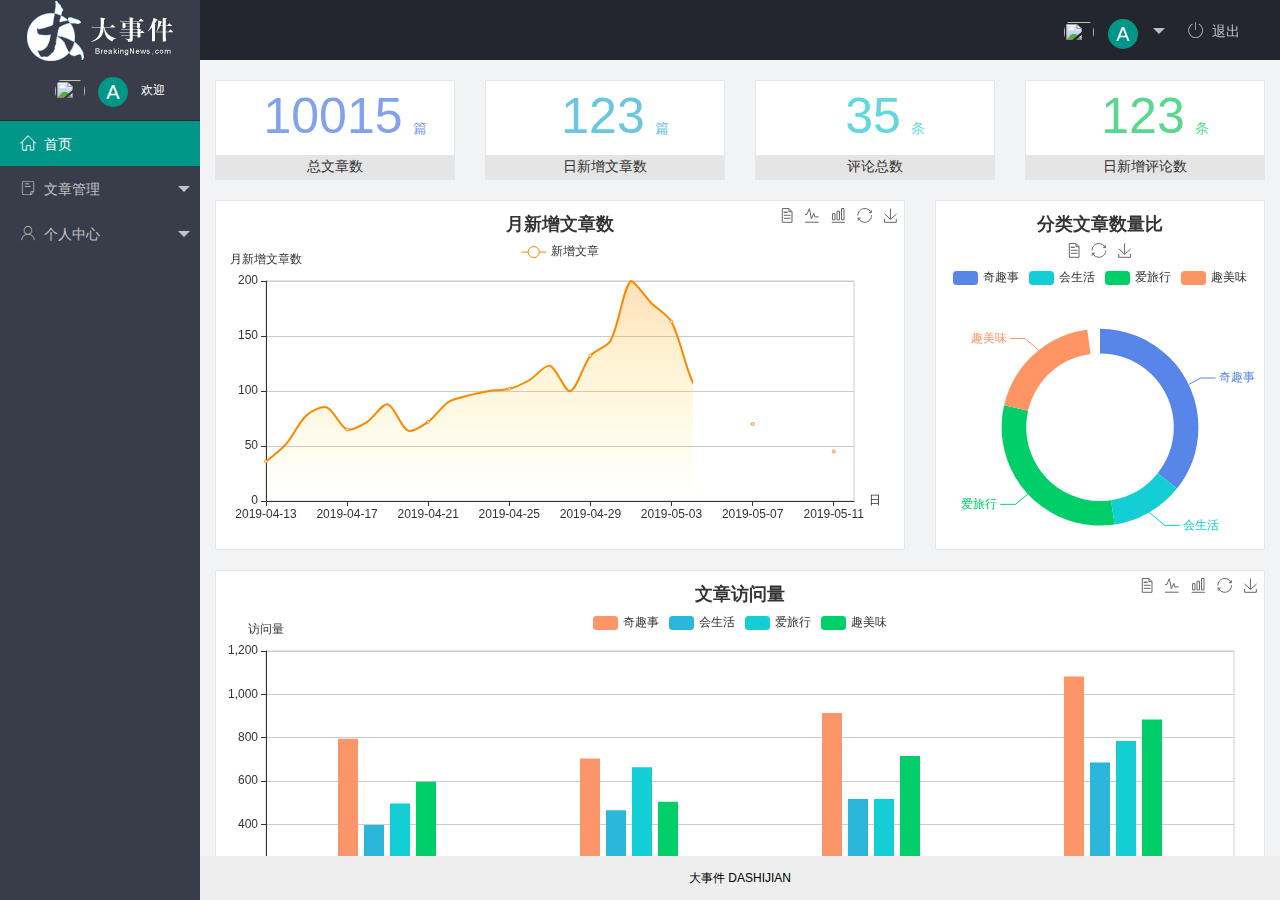
==== commit feb726a3: "完成个人中心功能的开发" ====
--- a/index.html
+++ b/index.html
@@ -30,13 +30,13 @@
               <span class="text-avatar">A</span>
             </a>
             <dl class="layui-nav-child">
-              <dd><a href="javascrpit:;">基本资料</a></dd>
-              <dd><a href="javascrpit:;">更换头像</a></dd>
-              <dd><a href="javascrpit:;">重置密码</a></dd>
+              <dd><a href="/user/user_info.html" target="fm">基本资料</a></dd>
+              <dd><a href="/user/user_avatar.html" target="fm">更换头像</a></dd>
+              <dd><a href="/user/user_pwd.html" target="fm">重置密码</a></dd>
             </dl>
           </li>
           <li class="layui-nav-item">
-            <a href="javascript:;" id="btnLoginOut">
+            <a href="javascript:;" id="btnLoginout">
               <span class="iconfont icon-tuichu"></span>退出
             </a>
           </li>
@@ -91,17 +91,17 @@
               >
               <dl class="layui-nav-child">
                 <dd>
-                  <a href="javascript:;"
+                  <a href="/user/user_info.html" target="fm"
                     ><i class="layui-icon layui-icon-app"></i>基本资料</a
                   >
                 </dd>
                 <dd>
-                  <a href="javascript:;"
+                  <a href="/user/user_avatar.html" target="fm"
                     ><i class="layui-icon layui-icon-app"></i>更换头像</a
                   >
                 </dd>
                 <dd>
-                  <a href="javascript:;"
+                  <a href="/user/user_pwd.html" target="fm"
                     ><i class="layui-icon layui-icon-app"></i>重置密码</a
                   >
                 </dd>
@@ -121,13 +121,13 @@
         大事件 DASHIJIAN
       </div>
     </div>
-   <!-- 导入layui js文件  -->
-   <script src="assets/lib/layui/layui.all.js"></script>
-   <!-- 导入 jquery 文件 -->
-   <script src="assets/lib/jquery.js"></script>
-   <!-- 导入封装的baseAPI js文件  -->
-   <script src="assets/js/baseAPI.js"></script>
-   <!-- 导入index js文件 -->
-   <script src="assets/js/index.js"></script>
+    <!-- 导入layui js文件  -->
+    <script src="assets/lib/layui/layui.all.js"></script>
+    <!-- 导入 jquery 文件 -->
+    <script src="assets/lib/jquery.js"></script>
+    <!-- 导入封装的baseAPI js文件  -->
+    <script src="assets/js/baseAPI.js"></script>
+    <!-- 导入index js文件 -->
+    <script src="assets/js/index.js"></script>
   </body>
 </html>
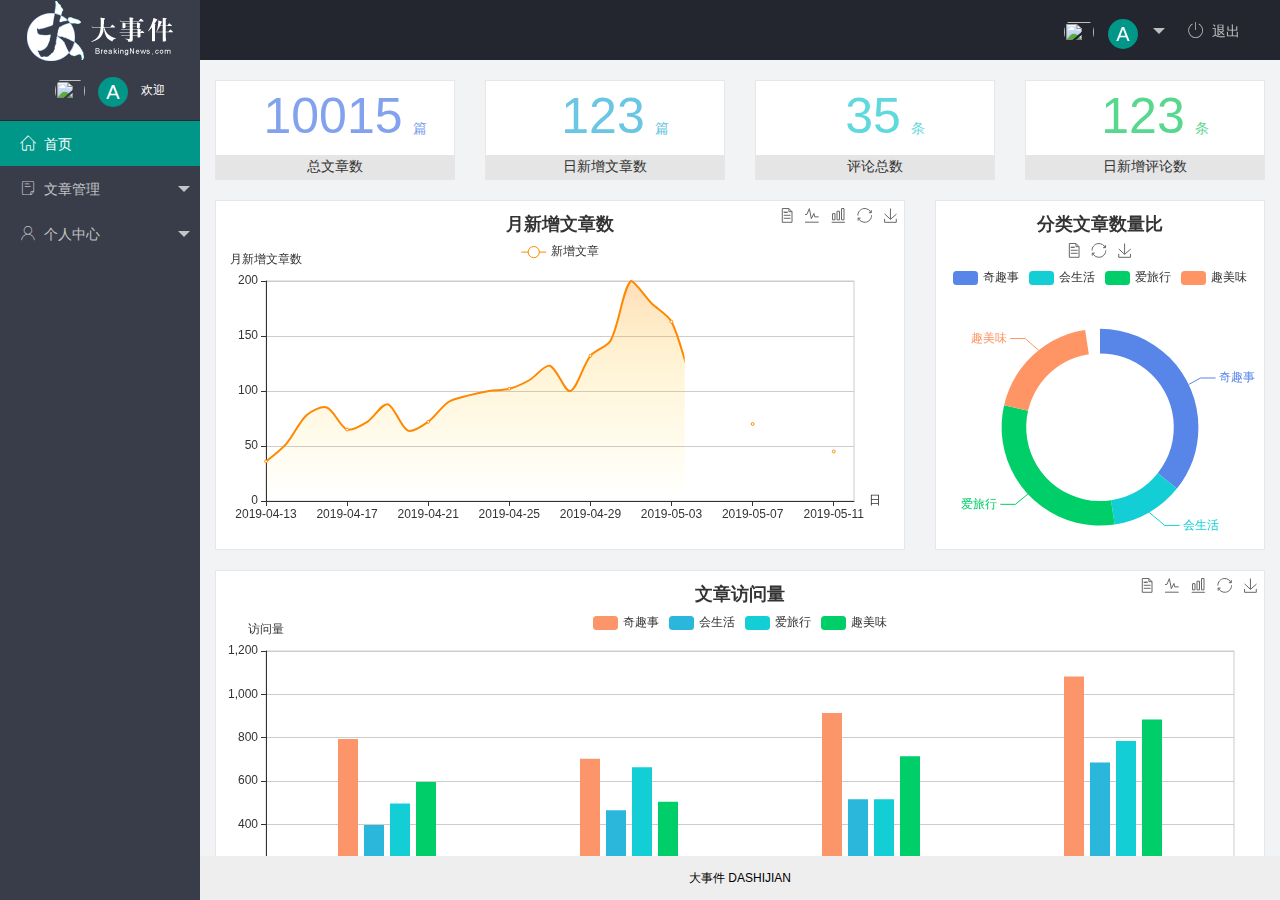
==== commit bf5352a1: "完成文章管理功能的开发" ====
--- a/index.html
+++ b/index.html
@@ -68,17 +68,17 @@
               >
               <dl class="layui-nav-child">
                 <dd>
-                  <a href="javascript:;"
+                  <a href="/article/art_cate.html" target="fm"
                     ><i class="layui-icon layui-icon-app"></i> 文章类别</a
                   >
                 </dd>
                 <dd>
-                  <a href="javascript:;"
+                  <a href="/article/art_list.html" target="fm"
                     ><i class="layui-icon layui-icon-app"></i>文章列表</a
                   >
                 </dd>
                 <dd>
-                  <a href="javascript:;"
+                  <a href="/article/art_pub.html" target="fm"
                     ><i class="layui-icon layui-icon-app"></i>发布文章</a
                   >
                 </dd>
